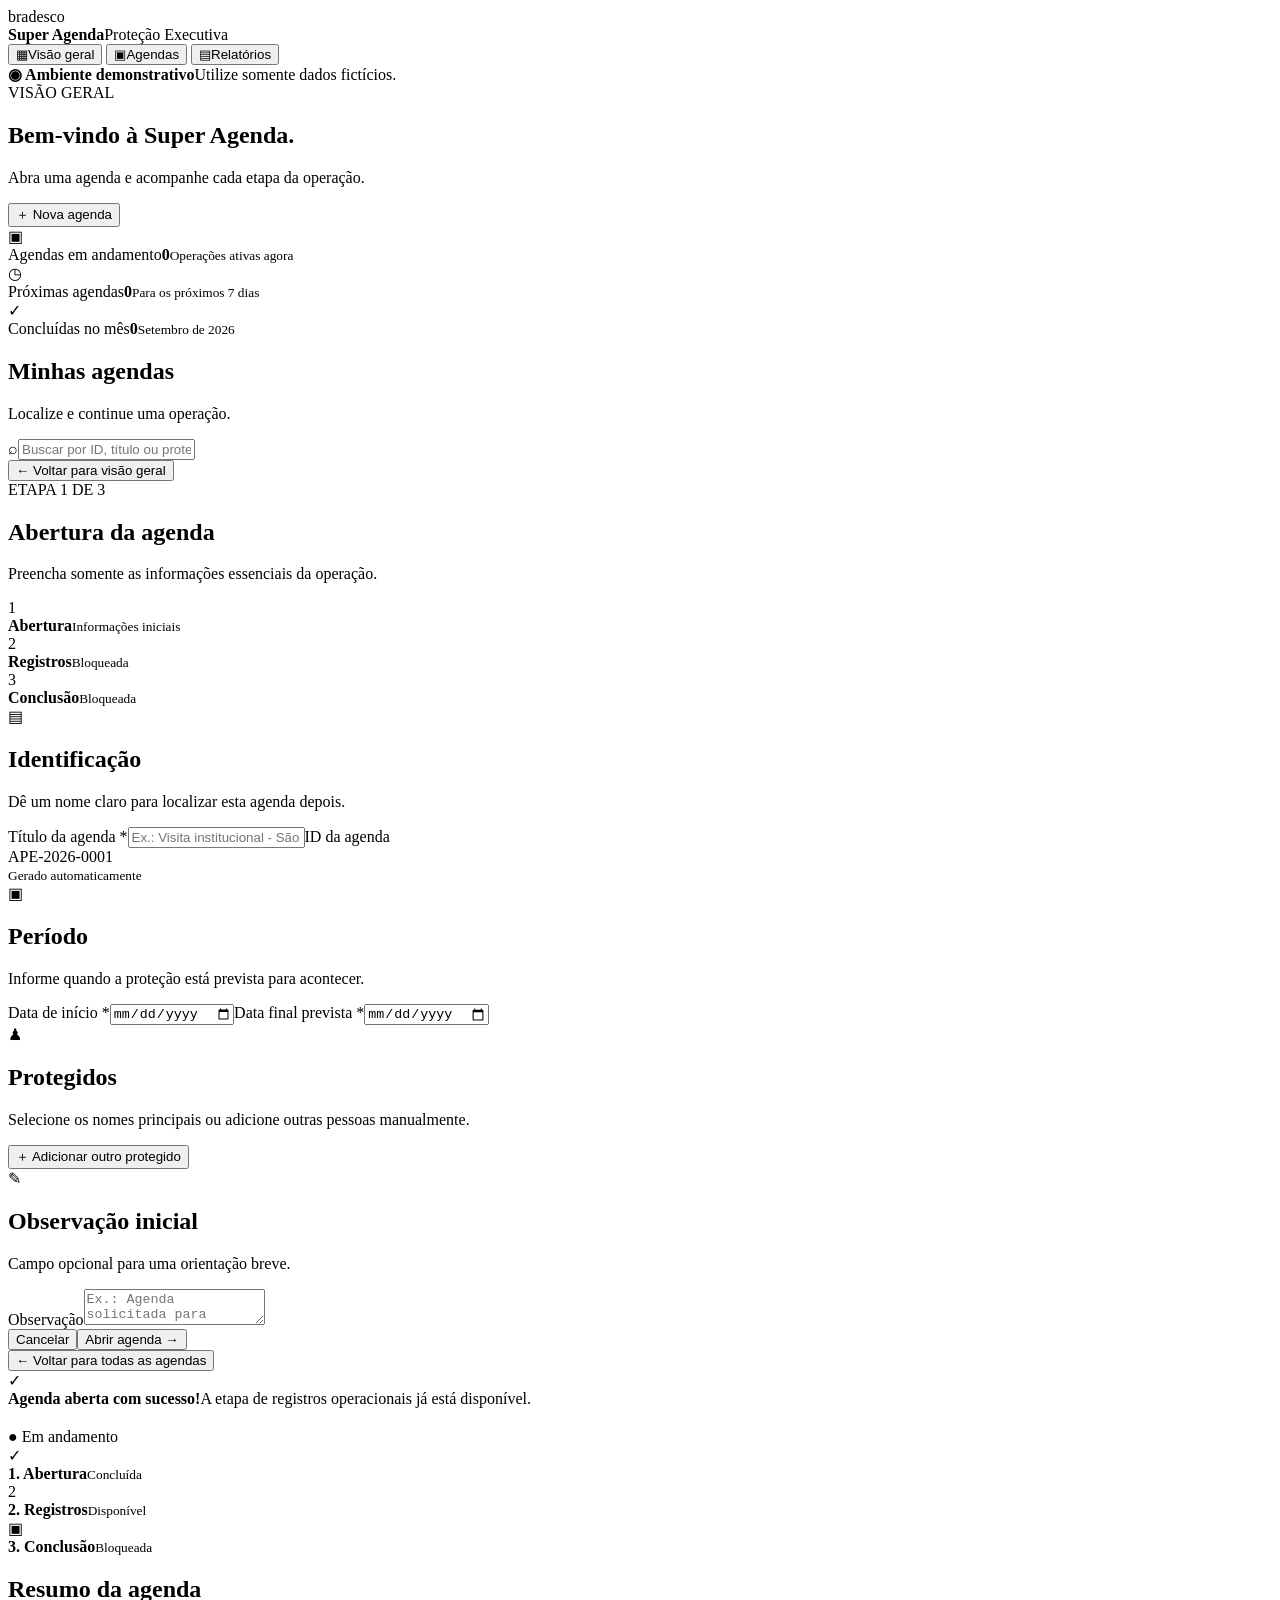
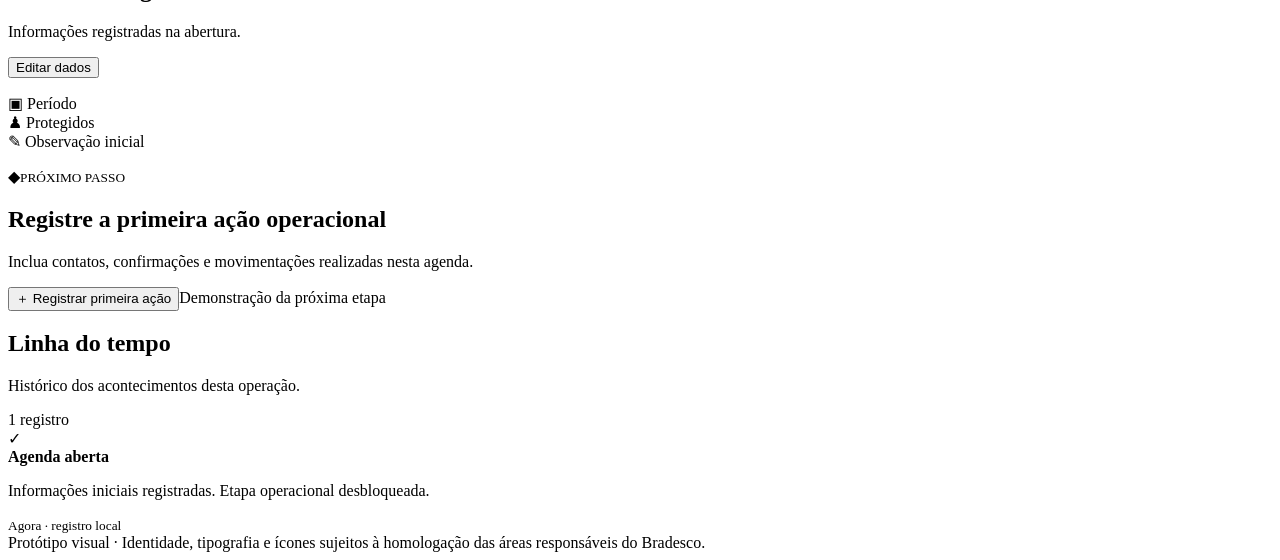
==== index.html @ 59e4d39f "Add files via upload" ====
<!doctype html>
<html lang="pt-BR">
<head>
  <meta charset="utf-8">
  <meta name="viewport" content="width=device-width, initial-scale=1">
  <meta name="color-scheme" content="light">
  <title>Super Agenda - Proteção Executiva</title>
  <link rel="stylesheet" href="css/estilos.css">
</head>
<body>
  <header class="topbar">
    <div class="brand"><div class="brand-name">bradesco</div><span class="brand-line"></span><div class="brand-product"><strong>Super Agenda</strong><span>Proteção Executiva</span></div></div>
  </header>
  <nav class="sidebar" aria-label="Navegação principal">
    <button class="nav-button active" data-go="home"><span class="nav-icon">▦</span><span>Visão geral</span></button>
    <button class="nav-button" data-go="form"><span class="nav-icon">▣</span><span>Agendas</span></button>
    <button class="nav-button" id="reports"><span class="nav-icon">▤</span><span>Relatórios</span></button>
    <div class="security-note"><strong>◉ Ambiente demonstrativo</strong>Utilize somente dados fictícios.</div>
  </nav>

  <main>
    <section id="home" class="screen active">
      <div class="heading"><div><span class="eyebrow">VISÃO GERAL</span><h1>Bem-vindo à Super Agenda.</h1><p>Abra uma agenda e acompanhe cada etapa da operação.</p></div><button class="btn btn-primary" data-go="form"><span>＋</span> Nova agenda</button></div>
      <div class="summary-grid">
        <article class="summary featured"><span class="summary-symbol">▣</span><div class="summary-data"><span>Agendas em andamento</span><strong id="active-count">0</strong><small>Operações ativas agora</small></div></article>
        <article class="summary neutral"><span class="summary-symbol">◷</span><div class="summary-data"><span>Próximas agendas</span><strong>0</strong><small>Para os próximos 7 dias</small></div></article>
        <article class="summary neutral"><span class="summary-symbol">✓</span><div class="summary-data"><span>Concluídas no mês</span><strong>0</strong><small>Setembro de 2026</small></div></article>
      </div>
      <div class="card">
        <div class="card-head"><div><h2>Minhas agendas</h2><p>Localize e continue uma operação.</p></div><label class="search" aria-label="Pesquisar agendas"><span>⌕</span><input id="search" placeholder="Buscar por ID, título ou protegido"></label></div>
        <div id="agenda-list"></div>
      </div>
    </section>

    <section id="form" class="screen form-wrap">
      <button class="back" data-go="home">← Voltar para visão geral</button>
      <div class="heading"><div><span class="eyebrow">ETAPA 1 DE 3</span><h1>Abertura da agenda</h1><p>Preencha somente as informações essenciais da operação.</p></div></div>
      <div class="steps"><div class="step current"><span class="step-circle">1</span><div class="step-copy"><strong>Abertura</strong><small>Informações iniciais</small></div></div><span class="step-line"></span><div class="step locked"><span class="step-circle">2</span><div class="step-copy"><strong>Registros</strong><small>Bloqueada</small></div></div><span class="step-line"></span><div class="step locked"><span class="step-circle">3</span><div class="step-copy"><strong>Conclusão</strong><small>Bloqueada</small></div></div></div>
      <form id="agenda-form" novalidate>
        <div class="card form-card"><div class="section-head"><span class="section-icon">▤</span><div><h2>Identificação</h2><p>Dê um nome claro para localizar esta agenda depois.</p></div></div><div class="form-grid id-grid"><label>Título da agenda *<input id="title" required placeholder="Ex.: Visita institucional - São Paulo"></label><label>ID da agenda<div class="readonly" id="generated-id">APE-2026-0001</div><small>Gerado automaticamente</small></label></div></div>
        <div class="card form-card"><div class="section-head"><span class="section-icon">▣</span><div><h2>Período</h2><p>Informe quando a proteção está prevista para acontecer.</p></div></div><div class="form-grid two"><label>Data de início *<input id="start" type="date" required></label><label>Data final prevista *<input id="end" type="date" required></label></div></div>
        <div class="card form-card"><div class="section-head"><span class="section-icon">♟</span><div><h2>Protegidos</h2><p>Selecione os nomes principais ou adicione outras pessoas manualmente.</p></div></div><div id="vip-list" class="vip-list"></div><button class="btn btn-outline add-vip" type="button" id="add-vip">＋ Adicionar outro protegido</button></div>
        <div class="card form-card"><div class="section-head"><span class="section-icon">✎</span><div><h2>Observação inicial</h2><p>Campo opcional para uma orientação breve.</p></div></div><label>Observação<textarea id="notes" maxlength="300" placeholder="Ex.: Agenda solicitada para acompanhamento de visita institucional."></textarea></label></div>
        <div id="error" class="error" role="alert"></div>
        <div class="form-actions"><button class="btn btn-quiet btn-large" type="button" data-go="home">Cancelar</button><button class="btn btn-primary btn-large" type="submit">Abrir agenda →</button></div>
      </form>
    </section>

    <section id="dashboard" class="screen">
      <button class="back" data-go="home">← Voltar para todas as agendas</button>
      <div class="success"><span class="success-symbol">✓</span><div class="success-copy"><strong>Agenda aberta com sucesso!</strong><span>A etapa de registros operacionais já está disponível.</span></div></div>
      <div class="dashboard-title"><div><span class="agenda-id" id="dash-id"></span><h1 id="dash-title"></h1><p id="dash-period"></p></div><span class="pill">● Em andamento</span></div>
      <div class="progress"><div class="progress-step done"><span class="progress-circle">✓</span><div class="progress-copy"><strong>1. Abertura</strong><small>Concluída</small></div></div><span class="connector active"></span><div class="progress-step current"><span class="progress-circle">2</span><div class="progress-copy"><strong>2. Registros</strong><small>Disponível</small></div></div><span class="connector"></span><div class="progress-step"><span class="progress-circle">▣</span><div class="progress-copy"><strong>3. Conclusão</strong><small>Bloqueada</small></div></div></div>
      <div class="dashboard-grid">
        <div class="card"><div class="card-head"><div><h2>Resumo da agenda</h2><p>Informações registradas na abertura.</p></div><button class="btn btn-outline" id="edit">Editar dados</button></div><dl class="details"><div class="detail"><dt>▣ Período</dt><dd id="detail-period"></dd></div><div class="detail"><dt>♟ Protegidos</dt><dd id="detail-vips"></dd></div><div class="detail" id="notes-row"><dt>✎ Observação inicial</dt><dd id="detail-notes"></dd></div></dl></div>
        <aside class="card next-card"><span class="next-symbol">◆</span><small>PRÓXIMO PASSO</small><h2>Registre a primeira ação operacional</h2><p>Inclua contatos, confirmações e movimentações realizadas nesta agenda.</p><button class="btn btn-primary full" id="next-step">＋ Registrar primeira ação</button><span class="prototype-hint">Demonstração da próxima etapa</span></aside>
      </div>
      <div class="card"><div class="card-head"><div><h2>Linha do tempo</h2><p>Histórico dos acontecimentos desta operação.</p></div><span class="pill">1 registro</span></div><div class="timeline-item"><span class="timeline-marker">✓</span><div class="timeline-copy"><strong>Agenda aberta</strong><p>Informações iniciais registradas. Etapa operacional desbloqueada.</p><small>Agora · registro local</small></div></div></div>
    </section>
  </main>
  <footer>Protótipo visual · Identidade, tipografia e ícones sujeitos à homologação das áreas responsáveis do Bradesco.</footer>
  <div id="toast" class="toast" role="status"></div>

  <script src="js/aplicativo.js"></script>
</body>
</html>
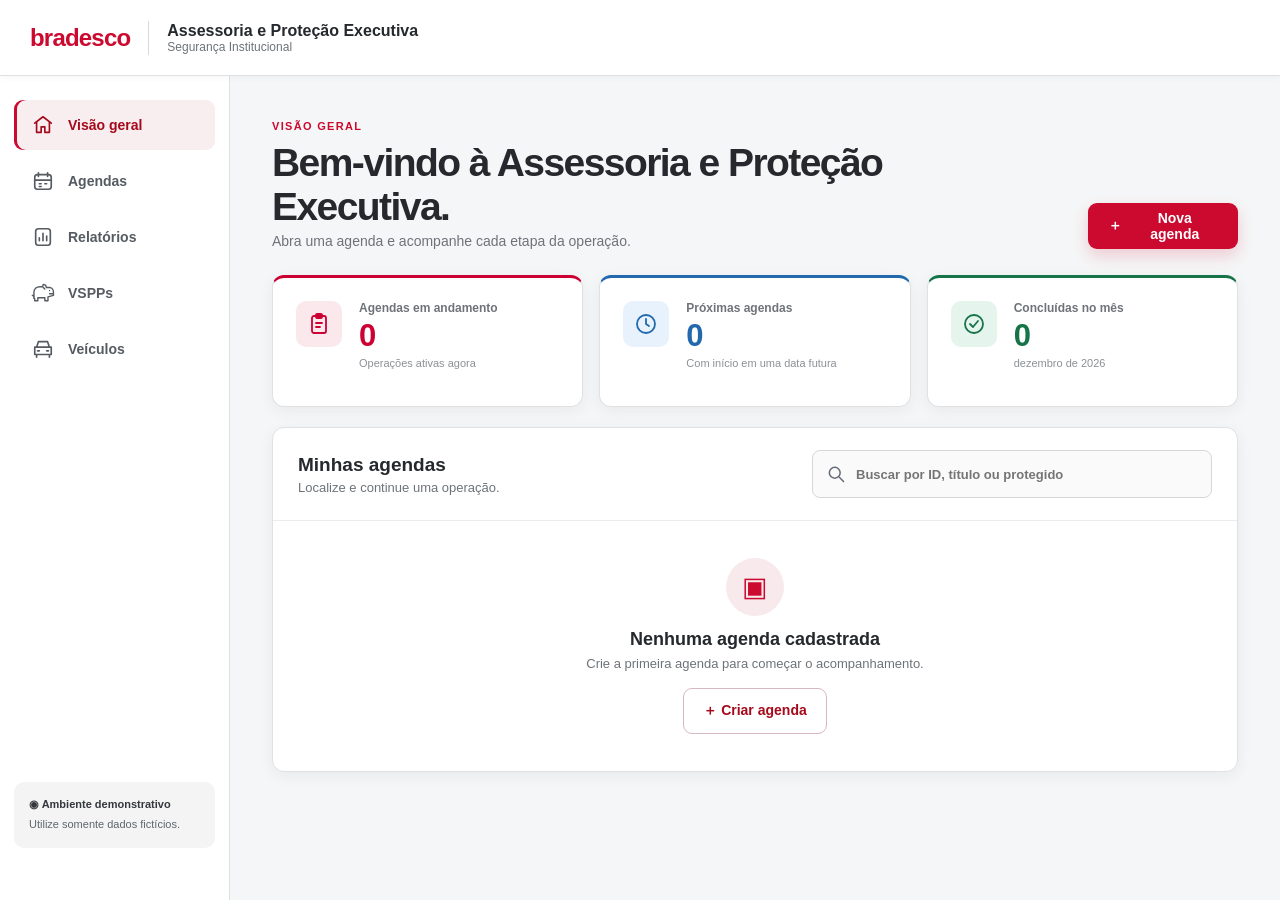
==== commit 3d5beb15: "Add files via upload" ====
--- a/index.html
+++ b/index.html
@@ -1,66 +1,811 @@
 <!doctype html>
 <html lang="pt-BR">
-<head>
-  <meta charset="utf-8">
-  <meta name="viewport" content="width=device-width, initial-scale=1">
-  <meta name="color-scheme" content="light">
-  <title>Super Agenda - Proteção Executiva</title>
-  <link rel="stylesheet" href="css/estilos.css">
-</head>
-<body>
-  <header class="topbar">
-    <div class="brand"><div class="brand-name">bradesco</div><span class="brand-line"></span><div class="brand-product"><strong>Super Agenda</strong><span>Proteção Executiva</span></div></div>
-  </header>
-  <nav class="sidebar" aria-label="Navegação principal">
-    <button class="nav-button active" data-go="home"><span class="nav-icon">▦</span><span>Visão geral</span></button>
-    <button class="nav-button" data-go="form"><span class="nav-icon">▣</span><span>Agendas</span></button>
-    <button class="nav-button" id="reports"><span class="nav-icon">▤</span><span>Relatórios</span></button>
-    <div class="security-note"><strong>◉ Ambiente demonstrativo</strong>Utilize somente dados fictícios.</div>
-  </nav>
+  <head>
+    <meta charset="utf-8" />
+    <meta name="viewport" content="width=device-width, initial-scale=1" />
+    <meta name="color-scheme" content="light" />
+    <title>Assessoria e Proteção Executiva - Segurança Institucional</title>
+    <link rel="stylesheet" href="css/estilos.css" />
+  </head>
+  <body>
+    <header class="topbar">
+      <div class="brand">
+        <div class="brand-name">bradesco</div>
+        <span class="brand-line"></span>
+        <div class="brand-product">
+          <strong>Assessoria e Proteção Executiva</strong><span>Segurança Institucional</span>
+        </div>
+      </div>
+    </header>
+    <nav class="sidebar" aria-label="Navegação principal">
+      <button class="nav-button active" data-go="home">
+        <span class="nav-icon"><svg viewBox="0 0 24 24" width="22" height="22" fill="none" stroke="currentColor" stroke-width="1.8" stroke-linecap="round" stroke-linejoin="round" aria-hidden="true" focusable="false"><path d="m3 10 9-7 9 7"/><path d="M5 9v11h5v-6h4v6h5V9"/></svg></span><span>Visão geral</span>
+      </button>
+      <button class="nav-button" data-go="form">
+        <span class="nav-icon"><svg viewBox="0 0 24 24" width="22" height="22" fill="none" stroke="currentColor" stroke-width="1.8" stroke-linecap="round" stroke-linejoin="round" aria-hidden="true" focusable="false"><rect x="3" y="5" width="18" height="16" rx="3"/><path d="M7 3v4m10-4v4M3 11h18m-13 4h2m4 0h2m-8 3h2"/></svg></span><span>Agendas</span>
+      </button>
+      <button class="nav-button" id="reports" data-report-nav>
+        <span class="nav-icon"><svg viewBox="0 0 24 24" width="22" height="22" fill="none" stroke="currentColor" stroke-width="1.8" stroke-linecap="round" stroke-linejoin="round" aria-hidden="true" focusable="false"><rect x="4" y="3" width="16" height="18" rx="3"/><path d="M8 16v-3m4 3V8m4 8v-5"/></svg></span><span>Relatórios</span>
+      </button>
+      <button class="nav-button" data-go="vspp-screen">
+        <span class="nav-icon"><svg viewBox="0 0 32 32" width="26" height="26" fill="none" stroke="currentColor" stroke-width="1.8" stroke-linecap="round" stroke-linejoin="round" aria-hidden="true"><path d="M5 23v-8c0-4 3-7 8-7h3l1-3 3 1 1 3h4c3 0 5 3 5 6v4l-7 2v5h-4v-4H10v4H6v-3Z"/><path d="M25 13h.1M29 17h-4M17 9l2 2M3 19l2 1"/></svg></span><span>VSPPs</span>
+      </button>
+      <button class="nav-button" data-go="vehicles-screen">
+        <span class="nav-icon"><svg viewBox="0 0 24 24" width="22" height="22" fill="none" stroke="currentColor" stroke-width="1.8" stroke-linecap="round" stroke-linejoin="round" aria-hidden="true"><path d="m5 10 2-6h10l2 6M3 10h18v8H3zM5 18v3m14-3v3M6 14h2m8 0h2"/></svg></span><span>Veículos</span>
+      </button>
+      <div class="security-note">
+        <strong>◉ Ambiente demonstrativo</strong>Utilize somente dados
+        fictícios.
+      </div>
+    </nav>
 
-  <main>
-    <section id="home" class="screen active">
-      <div class="heading"><div><span class="eyebrow">VISÃO GERAL</span><h1>Bem-vindo à Super Agenda.</h1><p>Abra uma agenda e acompanhe cada etapa da operação.</p></div><button class="btn btn-primary" data-go="form"><span>＋</span> Nova agenda</button></div>
-      <div class="summary-grid">
-        <article class="summary featured"><span class="summary-symbol">▣</span><div class="summary-data"><span>Agendas em andamento</span><strong id="active-count">0</strong><small>Operações ativas agora</small></div></article>
-        <article class="summary neutral"><span class="summary-symbol">◷</span><div class="summary-data"><span>Próximas agendas</span><strong>0</strong><small>Para os próximos 7 dias</small></div></article>
-        <article class="summary neutral"><span class="summary-symbol">✓</span><div class="summary-data"><span>Concluídas no mês</span><strong>0</strong><small>Setembro de 2026</small></div></article>
-      </div>
-      <div class="card">
-        <div class="card-head"><div><h2>Minhas agendas</h2><p>Localize e continue uma operação.</p></div><label class="search" aria-label="Pesquisar agendas"><span>⌕</span><input id="search" placeholder="Buscar por ID, título ou protegido"></label></div>
-        <div id="agenda-list"></div>
-      </div>
-    </section>
+    <main>
+      <section id="home" class="screen active">
+        <div class="heading">
+          <div>
+            <span class="eyebrow">VISÃO GERAL</span>
+            <h1>Bem-vindo à Assessoria e Proteção Executiva.</h1>
+            <p>Abra uma agenda e acompanhe cada etapa da operação.</p>
+          </div>
+          <button class="btn btn-primary" data-go="form">
+            <span>＋</span> Nova agenda
+          </button>
+        </div>
+        <div class="summary-grid">
+          <article class="summary summary-active">
+            <span class="summary-symbol" aria-hidden="true"><svg width="24" height="24" viewBox="0 0 24 24" fill="none" stroke="currentColor" stroke-width="1.8" stroke-linecap="round" stroke-linejoin="round"><rect x="5" y="4" width="14" height="17" rx="2"/><rect x="9" y="2" width="6" height="4" rx="1"/><path d="M9 11h6M9 15h4"/></svg></span>
+            <div class="summary-data">
+              <span>Agendas em andamento</span
+              ><strong id="active-count">0</strong
+              ><small>Operações ativas agora</small>
+            </div>
+          </article>
+          <article class="summary summary-upcoming">
+            <span class="summary-symbol" aria-hidden="true"><svg width="24" height="24" viewBox="0 0 24 24" fill="none" stroke="currentColor" stroke-width="1.8" stroke-linecap="round" stroke-linejoin="round"><circle cx="12" cy="12" r="9"/><path d="M12 7v5l3 2"/></svg></span>
+            <div class="summary-data">
+              <span>Próximas agendas</span><strong id="upcoming-count">0</strong
+              ><small>Com início em uma data futura</small>
+            </div>
+          </article>
+          <article class="summary summary-completed">
+            <span class="summary-symbol" aria-hidden="true"><svg width="24" height="24" viewBox="0 0 24 24" fill="none" stroke="currentColor" stroke-width="1.8" stroke-linecap="round" stroke-linejoin="round"><circle cx="12" cy="12" r="9"/><path d="m8 12 3 3 5-6"/></svg></span>
+            <div class="summary-data">
+              <span>Concluídas no mês</span
+              ><strong id="completed-count">0</strong
+              ><small id="completed-month"></small>
+            </div>
+          </article>
+        </div>
+        <div class="card">
+          <div class="card-head">
+            <div>
+              <h2>Minhas agendas</h2>
+              <p>Localize e continue uma operação.</p>
+            </div>
+            <label class="search" aria-label="Pesquisar agendas"
+              ><svg viewBox="0 0 24 24" width="22" height="22" fill="none" stroke="currentColor" stroke-width="1.8" stroke-linecap="round" stroke-linejoin="round" aria-hidden="true" focusable="false"><circle cx="10.5" cy="10.5" r="6.5"/><path d="m16 16 5 5"/></svg><input
+                id="search"
+                placeholder="Buscar por ID, título ou protegido"
+            /></label>
+          </div>
+          <div id="agenda-list"></div>
+        </div>
+      </section>
 
-    <section id="form" class="screen form-wrap">
-      <button class="back" data-go="home">← Voltar para visão geral</button>
-      <div class="heading"><div><span class="eyebrow">ETAPA 1 DE 3</span><h1>Abertura da agenda</h1><p>Preencha somente as informações essenciais da operação.</p></div></div>
-      <div class="steps"><div class="step current"><span class="step-circle">1</span><div class="step-copy"><strong>Abertura</strong><small>Informações iniciais</small></div></div><span class="step-line"></span><div class="step locked"><span class="step-circle">2</span><div class="step-copy"><strong>Registros</strong><small>Bloqueada</small></div></div><span class="step-line"></span><div class="step locked"><span class="step-circle">3</span><div class="step-copy"><strong>Conclusão</strong><small>Bloqueada</small></div></div></div>
-      <form id="agenda-form" novalidate>
-        <div class="card form-card"><div class="section-head"><span class="section-icon">▤</span><div><h2>Identificação</h2><p>Dê um nome claro para localizar esta agenda depois.</p></div></div><div class="form-grid id-grid"><label>Título da agenda *<input id="title" required placeholder="Ex.: Visita institucional - São Paulo"></label><label>ID da agenda<div class="readonly" id="generated-id">APE-2026-0001</div><small>Gerado automaticamente</small></label></div></div>
-        <div class="card form-card"><div class="section-head"><span class="section-icon">▣</span><div><h2>Período</h2><p>Informe quando a proteção está prevista para acontecer.</p></div></div><div class="form-grid two"><label>Data de início *<input id="start" type="date" required></label><label>Data final prevista *<input id="end" type="date" required></label></div></div>
-        <div class="card form-card"><div class="section-head"><span class="section-icon">♟</span><div><h2>Protegidos</h2><p>Selecione os nomes principais ou adicione outras pessoas manualmente.</p></div></div><div id="vip-list" class="vip-list"></div><button class="btn btn-outline add-vip" type="button" id="add-vip">＋ Adicionar outro protegido</button></div>
-        <div class="card form-card"><div class="section-head"><span class="section-icon">✎</span><div><h2>Observação inicial</h2><p>Campo opcional para uma orientação breve.</p></div></div><label>Observação<textarea id="notes" maxlength="300" placeholder="Ex.: Agenda solicitada para acompanhamento de visita institucional."></textarea></label></div>
-        <div id="error" class="error" role="alert"></div>
-        <div class="form-actions"><button class="btn btn-quiet btn-large" type="button" data-go="home">Cancelar</button><button class="btn btn-primary btn-large" type="submit">Abrir agenda →</button></div>
+      <section id="form" class="screen form-wrap">
+        <button class="back" data-go="home">← Voltar para visão geral</button>
+        <div class="heading">
+          <div>
+            <span class="eyebrow">ETAPA 1 DE 3</span>
+            <h1>Abertura da agenda</h1>
+            <p>Preencha somente as informações essenciais da operação.</p>
+          </div>
+        </div>
+        <div class="steps">
+          <div class="step current">
+            <span class="step-circle">1</span>
+            <div class="step-copy">
+              <strong>Abertura</strong><small>Informações iniciais</small>
+            </div>
+          </div>
+          <span class="step-line"></span>
+          <div class="step locked">
+            <span class="step-circle">2</span>
+            <div class="step-copy">
+              <strong>Registros</strong><small>Bloqueada</small>
+            </div>
+          </div>
+          <span class="step-line"></span>
+          <div class="step locked">
+            <span class="step-circle">3</span>
+            <div class="step-copy">
+              <strong>Conclusão</strong><small>Bloqueada</small>
+            </div>
+          </div>
+        </div>
+        <form id="agenda-form" novalidate>
+          <div class="card form-card">
+            <div class="section-head">
+              <span class="section-icon" aria-hidden="true">
+                <svg viewBox="0 0 24 24" width="22" height="22" fill="none" stroke="currentColor" stroke-width="1.8" stroke-linecap="round" stroke-linejoin="round" focusable="false"><rect x="4" y="3" width="16" height="18" rx="3"/><path d="M8 8h8M8 12h8M8 16h5"/></svg>
+              </span>
+              <div>
+                <h2>Identificação</h2>
+                <p>Dê um nome claro para localizar esta agenda depois.</p>
+              </div>
+            </div>
+            <div class="form-grid id-grid">
+              <label
+                >Título da agenda *<input
+                  id="title"
+                  required
+                  placeholder="Ex.: Visita institucional - São Paulo" /></label
+              ><label
+                >ID da agenda
+                <div class="readonly" id="generated-id">APE-2026-0001</div>
+                <small>Gerado automaticamente</small></label
+              >
+            </div>
+          </div>
+          <div class="card form-card">
+            <div class="section-head">
+              <span class="section-icon" aria-hidden="true">
+                <svg viewBox="0 0 24 24" width="22" height="22" fill="none" stroke="currentColor" stroke-width="1.8" stroke-linecap="round" stroke-linejoin="round" focusable="false"><rect x="3" y="5" width="18" height="16" rx="3"/><path d="M16 3v4M8 3v4M3 11h18M8 15h2M14 15h2"/></svg>
+              </span>
+              <div>
+                <h2>Período</h2>
+                <p>
+                  Quando a preparação começou e quando a atividade acontecerá.
+                </p>
+              </div>
+            </div>
+            <div class="form-grid two">
+              <label
+                >Data e hora de início *<input
+                  id="received-date"
+                  type="datetime-local"
+                  required
+                /><small
+                  >Data e hora em que você recebeu a demanda e iniciou a
+                  preparação.</small
+                ></label
+              ><label
+                >Data e hora da execução *<input
+                  id="start"
+                  type="datetime-local"
+                  required
+                /><small>Data e hora em que a atividade será realizada.</small></label
+              >
+            </div>
+          </div>
+          <div class="card form-card">
+            <div class="section-head">
+              <span class="section-icon" aria-hidden="true">
+                <svg viewBox="0 0 24 24" width="22" height="22" fill="none" stroke="currentColor" stroke-width="1.8" stroke-linecap="round" stroke-linejoin="round" focusable="false"><circle cx="9" cy="8" r="3"/><path d="M3 21v-2a6 6 0 0 1 12 0v2M16 5a3 3 0 0 1 0 6M21 21v-2a6 6 0 0 0-4-5.65"/></svg>
+              </span>
+              <div>
+                <h2>Protegidos</h2>
+                <p>
+                  Selecione os nomes principais ou adicione outras pessoas
+                  manualmente.
+                </p>
+              </div>
+            </div>
+            <div id="vip-list" class="vip-list"></div>
+            <button class="btn btn-outline add-vip" type="button" id="add-vip">
+              ＋ Adicionar outro protegido
+            </button>
+          </div>
+          <div class="card form-card">
+            <div class="section-head">
+              <span class="section-icon" aria-hidden="true">
+                <svg viewBox="0 0 24 24" width="22" height="22" fill="none" stroke="currentColor" stroke-width="1.8" stroke-linecap="round" stroke-linejoin="round" focusable="false"><path d="M12 4H6a3 3 0 0 0-3 3v11a3 3 0 0 0 3 3h11a3 3 0 0 0 3-3v-6M16 3a2.12 2.12 0 0 1 3 3l-9 9-4 1 1-4Z M14 5l3 3"/></svg>
+              </span>
+              <div>
+                <h2>Observação inicial</h2>
+                <p>Campo opcional para uma orientação breve.</p>
+              </div>
+            </div>
+            <label
+              >Observação<textarea
+                id="notes"
+                maxlength="300"
+                placeholder="Ex.: Agenda solicitada para acompanhamento de visita institucional."
+              ></textarea>
+            </label>
+          </div>
+          <div id="error" class="error" role="alert"></div>
+          <div class="form-actions">
+            <button
+              class="btn btn-quiet btn-large"
+              type="button"
+              data-go="home"
+            >
+              Cancelar</button
+            ><button class="btn btn-primary btn-large" type="submit">
+              Abrir agenda →
+            </button>
+          </div>
+        </form>
+      </section>
+
+      <section id="dashboard" class="screen">
+        <button class="back" data-go="home">
+          ← Voltar para todas as agendas
+        </button>
+        <div class="dashboard-title">
+          <div>
+            <span class="agenda-id" id="dash-id"></span>
+            <h1 id="dash-title"></h1>
+            <p class="dashboard-period"><svg viewBox="0 0 24 24" width="18" height="18" fill="none" stroke="currentColor" stroke-width="1.8" stroke-linecap="round" stroke-linejoin="round" aria-hidden="true" focusable="false"><rect x="3" y="5" width="18" height="16" rx="3"/><path d="M16 3v4M8 3v4M3 11h18M8 15h2M14 15h2"/></svg><span id="dash-period"></span></p>
+          </div>
+          <span class="pill" id="dash-status">Em andamento</span>
+        </div>
+        <div class="progress" id="agenda-progress">
+          <div class="progress-step done">
+            <span class="progress-circle">✓</span>
+            <div class="progress-copy">
+              <strong>1. Abertura</strong><small>Concluída</small>
+            </div>
+          </div>
+          <span class="connector active"></span>
+          <div class="progress-step current">
+            <span class="progress-circle">2</span>
+            <div class="progress-copy">
+              <strong>2. Registros</strong><small>Disponível</small>
+            </div>
+          </div>
+          <span class="connector"></span>
+          <div class="progress-step">
+            <span class="progress-circle">▣</span>
+            <div class="progress-copy">
+              <strong>3. Conclusão</strong><small>Bloqueada</small>
+            </div>
+          </div>
+        </div>
+        <div id="lead-summary" class="notice" role="status"></div>
+        <div class="dashboard-grid">
+          <div class="card agenda-summary-card">
+            <div class="card-head">
+              <div>
+                <h2>Resumo da agenda</h2>
+                <p>Informações registradas na abertura.</p>
+              </div>
+              <button class="btn btn-outline" id="edit">Editar dados</button>
+            </div>
+            <dl class="details">
+              <div class="detail">
+                <dt><svg viewBox="0 0 24 24" width="22" height="22" fill="none" stroke="currentColor" stroke-width="1.8" stroke-linecap="round" stroke-linejoin="round" aria-hidden="true" focusable="false"><rect x="3" y="5" width="18" height="16" rx="3"/><path d="M16 3v4M8 3v4M3 11h18M8 15h2M14 15h2"/></svg><span>Período</span></dt>
+                <dd id="detail-period"></dd>
+              </div>
+              <div class="detail">
+                <dt><svg viewBox="0 0 24 24" width="22" height="22" fill="none" stroke="currentColor" stroke-width="1.8" stroke-linecap="round" stroke-linejoin="round" aria-hidden="true" focusable="false"><circle cx="9" cy="8" r="3"/><path d="M3 21v-2a6 6 0 0 1 12 0v2M16 5a3 3 0 0 1 0 6M21 21v-2a6 6 0 0 0-4-5.65"/></svg><span>Protegidos</span></dt>
+                <dd id="detail-vips"></dd>
+              </div>
+              <div class="detail" id="notes-row">
+                <dt><svg viewBox="0 0 24 24" width="22" height="22" fill="none" stroke="currentColor" stroke-width="1.8" stroke-linecap="round" stroke-linejoin="round" aria-hidden="true" focusable="false"><path d="M12 4H6a3 3 0 0 0-3 3v11a3 3 0 0 0 3 3h11a3 3 0 0 0 3-3v-6M16 3a2.12 2.12 0 0 1 3 3l-9 9-4 1 1-4Z M14 5l3 3"/></svg><span>Observação inicial</span></dt>
+                <dd id="detail-notes"></dd>
+              </div>
+            </dl>
+          </div>
+          <aside class="card next-card">
+            <span class="next-symbol"><svg viewBox="0 0 24 24" width="22" height="22" fill="none" stroke="currentColor" stroke-width="1.8" stroke-linecap="round" stroke-linejoin="round" aria-hidden="true" focusable="false"><path d="M4 12h16M13 5l7 7-7 7"/></svg></span><small>PRÓXIMO PASSO</small>
+            <h2>Organize a operação</h2>
+            <p>
+              Preencha o local, a empresa de segurança, o VSPP e o transporte.
+            </p>
+            <button class="btn btn-primary full" id="next-step">
+              Preencher registros operacionais</button
+            ><button class="btn btn-outline full" id="open-conclusion" disabled>
+              Conclusão bloqueada</button
+            ><span class="prototype-hint" id="conclusion-help"
+              >Salve os dados operacionais para liberar a conclusão.</span
+            >
+          </aside>
+        </div>
+        <div class="card form-card">
+          <h2>Valores da operação</h2>
+          <div id="cost-summary"></div>
+        </div>
+        <div class="card form-card">
+          <h2>Dados operacionais</h2>
+          <div id="operation-summary"></div>
+        </div>
+        <div class="card form-card">
+          <h2>Contatos importantes</h2>
+          <div id="contacts-summary"></div>
+        </div>
+        <div class="card form-card">
+          <h2>Fotos e anexos</h2>
+          <div id="gallery-summary" class="attachment-grid"></div>
+        </div>
+        <div class="card">
+          <div class="card-head">
+            <div>
+              <h2>Linha do tempo</h2>
+              <p>
+                Salvamentos e alterações desta agenda, do mais recente ao mais
+                antigo.
+              </p>
+            </div>
+            <span class="pill" id="history-count">0 registros</span>
+          </div>
+          <div id="history-list"></div>
+        </div>
+      </section>
+      <section id="operations" class="screen">
+        <button type="button" class="back" id="operation-back">
+          ← Voltar ao resumo da agenda
+        </button>
+        <div class="heading">
+          <div>
+            <span class="eyebrow">ETAPA 2 DE 3</span>
+            <h1>Registros operacionais</h1>
+            <p id="operation-agenda"></p>
+            <p>Preencha aos poucos e salve um rascunho quando precisar.</p>
+          </div>
+        </div>
+        <form id="operation-form" novalidate>
+          <div class="card form-card">
+            <div class="section-head">
+              <span class="section-icon" aria-hidden="true"><svg viewBox="0 0 24 24" width="22" height="22" fill="none" stroke="currentColor" stroke-width="1.8" stroke-linecap="round" stroke-linejoin="round" focusable="false"><path d="M20 10c0 6-8 12-8 12S4 16 4 10a8 8 0 1 1 16 0Z"/><circle cx="12" cy="10" r="2.5"/></svg></span>
+              <div>
+                <h2>Localização do evento</h2>
+                <p>Informe o endereço e indique o acesso correto.</p>
+              </div>
+            </div>
+            <div class="location-layout">
+              <div class="form-grid two">
+                <label
+                  >Nome do local / evento<input
+                    name="venue"
+                    type="text" /></label
+                ><label
+                  >CEP<input
+                    name="cep"
+                    type="text"
+                    inputmode="numeric"
+                    maxlength="9"
+                    placeholder="00000-000" /></label
+                ><label
+                  >Rua / Avenida *<input name="street" type="text" /></label
+                ><label
+                  >Número *<input
+                    name="number"
+                    type="text"
+                    placeholder="Ex.: 100 ou S/N" /></label
+                ><label
+                  >Complemento<input name="complement" type="text" /></label
+                ><label>Bairro *<input name="district" type="text" /></label
+                ><label
+                  >Cidade / Município *<input name="city" type="text" /></label
+                ><label
+                  >UF *<select name="state">
+                    <option value="">Selecione</option>
+                    <option value="AC">AC</option>
+                    <option value="AL">AL</option>
+                    <option value="AP">AP</option>
+                    <option value="AM">AM</option>
+                    <option value="BA">BA</option>
+                    <option value="CE">CE</option>
+                    <option value="DF">DF</option>
+                    <option value="ES">ES</option>
+                    <option value="GO">GO</option>
+                    <option value="MA">MA</option>
+                    <option value="MT">MT</option>
+                    <option value="MS">MS</option>
+                    <option value="MG">MG</option>
+                    <option value="PA">PA</option>
+                    <option value="PB">PB</option>
+                    <option value="PR">PR</option>
+                    <option value="PE">PE</option>
+                    <option value="PI">PI</option>
+                    <option value="RJ">RJ</option>
+                    <option value="RN">RN</option>
+                    <option value="RS">RS</option>
+                    <option value="RO">RO</option>
+                    <option value="RR">RR</option>
+                    <option value="SC">SC</option>
+                    <option value="SP">SP</option>
+                    <option value="SE">SE</option>
+                    <option value="TO">TO</option>
+                  </select></label
+                ><label
+                  >Ponto de referência / acesso<input
+                    name="reference"
+                    type="text"
+                /></label>
+              </div>
+              <aside class="map-panel">
+                <h3>Consultar localização</h3>
+                <p id="address-preview">Preencha o endereço.</p>
+                <a
+                  id="maps-link"
+                  class="btn btn-outline"
+                  target="_blank"
+                  rel="noopener noreferrer"
+                  hidden
+                  >Abrir no Google Maps ↗</a
+                >
+                <p>
+                  Requer internet. Ao clicar, somente o endereço é enviado ao
+                  Google. Confira o ponto e a entrada do evento.
+                </p>
+                <small
+                  >Mapa dentro desta tela: integração pendente de
+                  configuração.</small
+                >
+              </aside>
+            </div>
+          </div>
+          <div class="card form-card">
+            <div class="section-head">
+              <span class="section-icon" aria-hidden="true"><svg viewBox="0 0 24 24" width="22" height="22" fill="none" stroke="currentColor" stroke-width="1.8" stroke-linecap="round" stroke-linejoin="round" focusable="false"><circle cx="9" cy="8" r="3"/><path d="M3 21v-2a6 6 0 0 1 12 0v2M16 5a3 3 0 0 1 0 6M21 21v-2a6 6 0 0 0-4-5.65"/></svg></span>
+              <div>
+                <h2>Equipe de segurança</h2>
+                <p>
+                  Cadastre cada profissional contratado com seu nome, CPF e
+                  gênero.
+                </p>
+              </div>
+            </div>
+            <label
+              >Empresa de segurança contratada *<input
+                name="company"
+                type="text"
+            /></label>
+            <div id="staff-list"></div>
+            <button
+              type="button"
+              class="btn btn-outline add-vip"
+              id="add-staff"
+            >
+              ＋ Adicionar VSPP
+            </button>
+          </div>
+          <div class="card form-card">
+            <div class="section-head">
+              <span class="section-icon" aria-hidden="true"><svg viewBox="0 0 24 24" width="22" height="22" fill="none" stroke="currentColor" stroke-width="1.8" stroke-linecap="round" stroke-linejoin="round" focusable="false"><circle cx="6" cy="5" r="2"/><circle cx="18" cy="19" r="2"/><path d="M8 5h7a4 4 0 0 1 0 8H9a3 3 0 0 0 0 6h7"/></svg></span>
+              <div>
+                <h2>Transporte por trechos</h2>
+                <p>
+                  Adicione um trecho para cada veículo ou voo, na ordem da
+                  viagem. Exemplo: carro → avião → carro.
+                </p>
+              </div>
+            </div>
+            <p id="transport-mode" class="pill" aria-live="polite"></p>
+            <p class="transport-hint">
+              Ao combinar tipos diferentes, o transporte será identificado como
+              Híbrido. Datas e horários locais do computador.
+            </p>
+            <div id="leg-list"></div>
+            <button type="button" class="btn btn-outline add-vip" id="add-leg">
+              ＋ Adicionar trecho / veículo
+            </button>
+          </div>
+          <div class="card form-card">
+            <div class="section-head">
+              <span class="section-icon" aria-hidden="true"><svg viewBox="0 0 24 24" width="22" height="22" fill="none" stroke="currentColor" stroke-width="1.8" stroke-linecap="round" stroke-linejoin="round" focusable="false"><path d="M22 16.9v3a2 2 0 0 1-2.2 2A19.8 19.8 0 0 1 3.1 5.2 2 2 0 0 1 5.1 3h3a2 2 0 0 1 2 1.7c.1 1 .4 1.9.7 2.8a2 2 0 0 1-.5 2.1L9 10.9a16 16 0 0 0 6 6l1.3-1.3a2 2 0 0 1 2.1-.5c.9.3 1.8.6 2.8.7a2 2 0 0 1 1.8 1.1Z"/></svg></span>
+              <div>
+                <h2>Contatos importantes</h2>
+                <p>
+                  Registre unidades médicas, unidades policiais e outros apoios
+                  para esta agenda.
+                </p>
+              </div>
+            </div>
+            <div class="contact-add-actions">
+              <button
+                type="button"
+                class="btn btn-outline"
+                data-add-contact="medical"
+              >
+                ＋ Unidade médica</button
+              ><button
+                type="button"
+                class="btn btn-outline"
+                data-add-contact="police"
+              >
+                ＋ Unidade policial / similar</button
+              ><button
+                type="button"
+                class="btn btn-outline"
+                data-add-contact="other"
+              >
+                ＋ Outro contato
+              </button>
+            </div>
+            <p id="contacts-empty" class="contact-hint">
+              Nenhum contato adicionado. Escolha uma categoria acima para
+              começar.
+            </p>
+            <div id="contact-list"></div>
+            <p class="contact-hint">
+              Adicione quantos contatos precisar. Campos sem * são opcionais;
+              use Salvar rascunho para continuar depois.
+            </p>
+          </div>
+          <div class="card form-card">
+            <div class="section-head">
+              <span class="section-icon" aria-hidden="true"><svg viewBox="0 0 24 24" width="22" height="22" fill="none" stroke="currentColor" stroke-width="1.8" stroke-linecap="round" stroke-linejoin="round" focusable="false"><rect x="3" y="3" width="18" height="18" rx="3"/><circle cx="8" cy="8" r="1.5"/><path d="m21 15-5-5L5 21"/></svg></span>
+              <div>
+                <h2>Fotos e anexos</h2>
+                <p>
+                  Adicione imagens de referência, documentos e arquivos de
+                  e-mail. Dê um título e uma observação a cada item.
+                </p>
+              </div>
+            </div>
+            <label class="attachment-picker"
+              >Adicionar fotos ou arquivos<input
+                id="attachment-files"
+                type="file"
+                multiple
+                accept=".jpg,.jpeg,.png,.webp,.gif,.mp4,.webm,.mov,.pdf,.eml,.msg,.doc,.docx,.xls,.xlsx,.txt"
+            /></label>
+            <p class="contact-hint">
+              Até 50 MB por arquivo e 200 MB por agenda, conforme o espaço disponível no navegador. Vídeos MP4, WebM e MOV (a reprodução depende do formato e do navegador). Fotos JPG, PNG, WebP e
+              GIF; PDF, Word, Excel, TXT e e-mails EML/MSG. E-mails são baixados
+              para abrir no programa compatível.
+            </p>
+            <p id="gallery-total" aria-live="polite"></p>
+            <p id="gallery-message" class="attachment-message" role="alert"></p>
+            <p id="gallery-empty">Nenhum anexo adicionado.</p>
+            <div id="gallery-editor" class="attachment-grid"></div>
+            <p class="contact-hint">
+              Salve os dados ou o rascunho para guardar os anexos. Eles ficam
+              neste navegador e computador; não são enviados à internet. Não
+              limpe os dados do navegador.
+            </p>
+          </div>
+          <div id="operation-error" class="error" role="alert"></div>
+          <div class="form-actions">
+            <button
+              type="button"
+              class="btn btn-outline btn-large"
+              id="save-draft"
+            >
+              Salvar rascunho</button
+            >
+            <button type="button" class="btn btn-outline" id="operation-report">Gerar relatório da operação</button>
+            <button type="submit" class="btn btn-primary btn-large">
+              Salvar dados operacionais
+            </button>
+          </div>
+        </form>
+      </section>
+      <section id="conclusion" class="screen form-wrap">
+        <button type="button" class="back" id="conclusion-back">
+          ← Voltar ao resumo da agenda
+        </button>
+        <div class="heading">
+          <div>
+            <span class="eyebrow">ETAPA 3 DE 3</span>
+            <h1>Conclusão da operação</h1>
+            <p id="conclusion-agenda"></p>
+            <p class="conclusion-guidance">
+              Preencha os custos da operação. O total será calculado automaticamente.
+              <span>Campos com * são obrigatórios. Se não houver custo, digite 0,00.</span>
+            </p>
+          </div>
+        </div>
+        <form id="conclusion-form" novalidate>
+          <div class="card form-card">
+            <div class="section-head">
+              <span class="section-icon" aria-hidden="true"><svg viewBox="0 0 24 24" width="22" height="22" fill="none" stroke="currentColor" stroke-width="1.8" stroke-linecap="round" stroke-linejoin="round" focusable="false"><rect x="2" y="5" width="20" height="14" rx="3"/><circle cx="12" cy="12" r="3"/><path d="M6 12h.01M18 12h.01"/></svg></span>
+              <div>
+                <h2>Custos da operação</h2>
+                <p>
+                  VSPP: valor de todos os profissionais juntos.
+                  <br />Transportes: valor de todos os trechos juntos.
+                </p>
+              </div>
+            </div>
+            <div class="form-grid two">
+              <label
+                >Valor total de VSPP (R$) *<input
+                  id="cost-staff"
+                  inputmode="decimal"
+                  placeholder="Ex.: 1.500,00"
+                  autocomplete="off" /></label
+              ><label
+                >Valor total de transportes (R$) *<input
+                  id="cost-transport"
+                  inputmode="decimal"
+                  placeholder="Ex.: 800,00"
+                  autocomplete="off"
+              /></label>
+            </div>
+          </div>
+          <div class="card form-card extra-costs-card">
+            <h2>Outras despesas</h2>
+            <p>
+              Opcional. Adicione uma linha para cada despesa, com título e
+              valor.
+            </p>
+            <div id="cost-extras"></div>
+            <button type="button" class="btn btn-outline" id="add-cost">
+              ＋ Adicionar despesa
+            </button>
+          </div>
+          <div class="card form-card">
+            <label
+              >Observações da conclusão<textarea
+                id="cost-notes"
+                placeholder="Informações adicionais sobre os valores ou encerramento."
+              ></textarea>
+            </label>
+          </div>
+          <div id="cost-error" class="error" role="alert"></div>
+          <div class="cost-total">
+            <div>
+              <span>Valor total da operação</span
+              ><output id="cost-total" aria-live="polite">R$ 0,00</output
+              ><small id="cost-total-help"
+                >VSPP + transportes + outras despesas. Calculado
+                automaticamente.</small
+              >
+            </div>
+          </div>
+          <div class="form-actions">
+            <button
+              type="button"
+              class="btn btn-outline btn-large"
+              id="cost-draft"
+            >
+              Salvar rascunho dos valores</button
+            ><button
+              type="submit"
+              class="btn btn-primary btn-large"
+              id="cost-finish"
+            >
+              ✓ Concluir operação
+            </button>
+          </div>
+        </form>
+      </section>
+      <section id="report-screen" class="screen">
+        <div class="heading">
+          <div>
+            <span class="eyebrow">RELATÓRIOS</span>
+            <h1>Visão das operações</h1>
+            <p>Consulte volume, custos e prazo de preparação das agendas.</p>
+          </div>
+        </div>
+        <form id="report-filters" class="card form-card">
+          <h2>Filtrar agendas</h2>
+          <p>
+            O período considera a data da execução. Deixe as datas vazias para
+            consultar todo o histórico.
+          </p>
+          <div class="report-filters">
+            <label
+              >Execução a partir de<input type="date" id="report-from" /></label
+            ><label>Execução até<input type="date" id="report-to" /></label
+            ><label
+              >Protegido<select id="report-person">
+                <option value="">Todos os protegidos</option>
+              </select></label
+            ><label
+              >Situação<select id="report-status">
+                <option value="">Todas as situações</option>
+                <option value="active">Em andamento</option>
+                <option value="upcoming">Próxima</option>
+                <option value="past">Período encerrado</option>
+                <option value="completed">Concluída</option>
+              </select></label
+            >
+          </div>
+          <div class="form-actions">
+            <button type="button" class="btn btn-outline" id="report-clear">
+              Limpar filtros</button
+            ><button type="submit" class="btn btn-primary">
+              Aplicar filtros
+            </button>
+          </div>
+          <p id="report-error" role="alert"></p>
+        </form>
+        <p id="report-scope" aria-live="polite"></p>
+        <div id="report-kpis" class="report-kpis"></div>
+        <p id="report-finance-note" class="contact-hint"></p>
+        <div class="dashboard-grid">
+          <div class="card form-card">
+            <h2>Custos por categoria</h2>
+            <p>Valores finais das operações concluídas.</p>
+            <div id="report-costs"></div>
+          </div>
+          <div class="card form-card">
+            <h2>Prazo de preparação</h2>
+            <p>
+              Mínimo de 48 horas entre o início da preparação e a execução.
+            </p>
+            <div id="report-lead"></div>
+          </div>
+        </div>
+        <div class="card form-card">
+          <h2>Agendas do período</h2>
+          <p>Clique em “Ver agenda” para consultar o registro completo.</p>
+          <div class="report-table-wrap">
+            <table class="report-table">
+              <thead>
+                <tr>
+                  <th>ID / Título</th>
+                  <th>Execução</th>
+                  <th>Protegidos</th>
+                  <th>Situação</th>
+                  <th>Preparação</th>
+                  <th>Valor total</th>
+                  <th>Ação</th>
+                </tr>
+              </thead>
+              <tbody id="report-rows"></tbody>
+            </table>
+          </div>
+          <p id="report-empty" hidden>
+            Nenhuma agenda encontrada. Ajuste os filtros para ampliar a
+            consulta.
+          </p>
+        </div>
+      </section>
+      <section id="vspp-screen" class="screen">
+        <div class="heading"><div><span class="eyebrow">CADASTROS</span><h1>Cadastro de VSPPs</h1><p>Consulte os profissionais e mantenha suas fichas atualizadas.</p></div><button type="button" class="btn btn-primary" id="vspp-new">＋ Novo VSPP</button></div>
+        <div class="card form-card">
+          <div class="form-grid two"><label>Buscar profissional<input id="vspp-search" type="search" placeholder="Nome, RE ou empresa" /></label><label>Situação<select id="vspp-filter"><option value="active">Ativos</option><option value="inactive">Inativos</option><option value="all">Todos</option></select></label></div>
+          <div class="vspp-toolbar"><button type="button" class="btn btn-outline" id="vspp-import">Importar JSON</button><button type="button" class="btn btn-outline" id="vspp-export">Exportar cadastros</button><input id="vspp-import-file" type="file" accept=".json,application/json" hidden /></div>
+          <p id="vspp-message" role="status"></p>
+        </div>
+        <p id="vspp-count" aria-live="polite"></p><div id="vspp-cards" class="vspp-cards"></div>
+      </section>
+      <section id="vehicles-screen" class="screen">
+        <div class="heading"><div><span class="eyebrow">CADASTROS</span><h1>Cadastro de veículos</h1><p>Mantenha os veículos disponíveis para os trechos terrestres.</p></div><button type="button" class="btn btn-primary" id="vehicle-new">＋ Novo veículo</button></div>
+        <div class="card form-card"><label>Buscar veículo<input id="vehicle-search" type="search" placeholder="Placa, marca, modelo ou empresa" /></label><p id="vehicle-message" role="status"></p></div>
+        <p id="vehicle-count" aria-live="polite"></p><div id="vehicle-cards" class="vspp-cards"></div>
+      </section>
+    </main>
+    <dialog id="vehicle-dialog" aria-labelledby="vehicle-dialog-title">
+      <form id="vehicle-editor">
+        <div class="vspp-dialog-heading"><h2 id="vehicle-dialog-title">Novo veículo</h2><button type="button" class="btn btn-outline" id="vehicle-close">Fechar</button></div>
+        <div id="vehicle-photo-preview"></div>
+        <label>Foto do veículo (opcional)<input id="vehicle-photo" type="file" accept="image/jpeg,image/png,image/webp" /></label>
+        <p class="muted">JPG, PNG ou WebP de até 5 MB.</p><button type="button" class="btn btn-outline" id="vehicle-photo-remove">Remover foto</button>
+        <div class="form-grid two" id="vehicle-fields"></div>
+        <p id="vehicle-error" role="alert"></p><div class="form-actions"><button type="submit" class="btn btn-primary">Salvar veículo</button></div>
       </form>
-    </section>
+    </dialog>
+    <dialog id="vspp-dialog" aria-labelledby="vspp-dialog-title">
+      <form id="vspp-editor"><div class="vspp-dialog-heading"><h2 id="vspp-dialog-title">Ficha do VSPP</h2><button type="button" class="btn btn-outline" id="vspp-close">Fechar</button></div>
+        <div id="vspp-photo-preview"></div><label>Foto do profissional<input id="vspp-photo" type="file" accept="image/jpeg,image/png,image/webp" /></label><button type="button" class="btn btn-outline" id="vspp-photo-remove">Remover foto</button>
+        <div id="vspp-editor-fields"></div><p id="vspp-editor-error" role="alert"></p>
+        <div class="form-actions"><button type="submit" class="btn btn-primary">Salvar cadastro</button></div>
+      </form>
+    </dialog>
+    <div id="toast" class="toast" role="status"></div>
+    <dialog id="photo-dialog" aria-labelledby="photo-caption">
+      <button class="btn btn-outline" type="button" id="photo-close">
+        Fechar foto
+      </button>
+      <h2 id="photo-caption"></h2>
+      <img id="photo-large" alt="" />
+    </dialog>
 
-    <section id="dashboard" class="screen">
-      <button class="back" data-go="home">← Voltar para todas as agendas</button>
-      <div class="success"><span class="success-symbol">✓</span><div class="success-copy"><strong>Agenda aberta com sucesso!</strong><span>A etapa de registros operacionais já está disponível.</span></div></div>
-      <div class="dashboard-title"><div><span class="agenda-id" id="dash-id"></span><h1 id="dash-title"></h1><p id="dash-period"></p></div><span class="pill">● Em andamento</span></div>
-      <div class="progress"><div class="progress-step done"><span class="progress-circle">✓</span><div class="progress-copy"><strong>1. Abertura</strong><small>Concluída</small></div></div><span class="connector active"></span><div class="progress-step current"><span class="progress-circle">2</span><div class="progress-copy"><strong>2. Registros</strong><small>Disponível</small></div></div><span class="connector"></span><div class="progress-step"><span class="progress-circle">▣</span><div class="progress-copy"><strong>3. Conclusão</strong><small>Bloqueada</small></div></div></div>
-      <div class="dashboard-grid">
-        <div class="card"><div class="card-head"><div><h2>Resumo da agenda</h2><p>Informações registradas na abertura.</p></div><button class="btn btn-outline" id="edit">Editar dados</button></div><dl class="details"><div class="detail"><dt>▣ Período</dt><dd id="detail-period"></dd></div><div class="detail"><dt>♟ Protegidos</dt><dd id="detail-vips"></dd></div><div class="detail" id="notes-row"><dt>✎ Observação inicial</dt><dd id="detail-notes"></dd></div></dl></div>
-        <aside class="card next-card"><span class="next-symbol">◆</span><small>PRÓXIMO PASSO</small><h2>Registre a primeira ação operacional</h2><p>Inclua contatos, confirmações e movimentações realizadas nesta agenda.</p><button class="btn btn-primary full" id="next-step">＋ Registrar primeira ação</button><span class="prototype-hint">Demonstração da próxima etapa</span></aside>
-      </div>
-      <div class="card"><div class="card-head"><div><h2>Linha do tempo</h2><p>Histórico dos acontecimentos desta operação.</p></div><span class="pill">1 registro</span></div><div class="timeline-item"><span class="timeline-marker">✓</span><div class="timeline-copy"><strong>Agenda aberta</strong><p>Informações iniciais registradas. Etapa operacional desbloqueada.</p><small>Agora · registro local</small></div></div></div>
-    </section>
-  </main>
-  <footer>Protótipo visual · Identidade, tipografia e ícones sujeitos à homologação das áreas responsáveis do Bradesco.</footer>
-  <div id="toast" class="toast" role="status"></div>
-
-  <script src="js/aplicativo.js"></script>
-</body>
+    <script src="js/armazenamento.js"></script>
+    <script src="js/dominio.js"></script>
+    <script src="js/valores.js"></script>
+    <script src="js/operacao.js"></script>
+    <script src="js/vspp-exemplos.js"></script>
+    <script src="js/cadastro-vspp.js"></script>
+    <script src="js/fotos-manuais.js"></script>
+    <script src="js/cadastro-veiculos.js"></script>
+    <script src="js/equipe-transporte.js"></script>
+    <script src="js/contatos.js"></script>
+    <script src="js/galeria.js"></script>
+    <script src="js/historico.js"></script>
+    <script src="js/conclusao.js"></script>
+    <script src="js/relatorios.js"></script>
+    <script src="js/resumo-conclusao.js"></script>
+    <script src="js/servico-conclusao.js"></script>
+    <script src="js/aplicativo.js"></script>
+    <script src="js/relatorio-operacao.js"></script>
+  </body>
 </html>
--- a/css/estilos.css
+++ b/css/estilos.css
@@ -0,0 +1,1609 @@
+:root {
+  --red: #cc092f;
+  --dark-red: #900f15;
+  --red-2: #a5091b;
+  --ink: #25282c;
+  --muted: #6e7379;
+  --line: #dfe1e3;
+  --bg: #f5f6f7;
+  --soft: #f8e9ec;
+  --green: #247246;
+  --green-bg: #eaf6ee;
+  --shadow: 0 4px 16px rgba(25, 28, 32, 0.06);
+}
+* {
+  box-sizing: border-box;
+}
+html {
+  scroll-behavior: smooth;
+}
+body {
+  margin: 0;
+  background: var(--bg);
+  color: var(--ink);
+  font-family: "Bradesco Sans", "Segoe UI", Arial, sans-serif;
+  font-size: 16px;
+}
+button,
+input,
+select,
+textarea {
+  font: inherit;
+}
+button {
+  cursor: pointer;
+}
+button:focus-visible,
+input:focus-visible,
+textarea:focus-visible {
+  outline: 3px solid rgba(204, 9, 47, 0.22);
+  outline-offset: 2px;
+}
+.topbar {
+  height: 76px;
+  position: fixed;
+  z-index: 20;
+  inset: 0 0 auto;
+  display: flex;
+  align-items: center;
+  justify-content: space-between;
+  padding: 0 30px;
+  background: #fff;
+  border-bottom: 1px solid var(--line);
+  box-shadow: 0 1px 8px rgba(0, 0, 0, 0.04);
+}
+.brand {
+  display: flex;
+  align-items: center;
+  gap: 18px;
+}
+.brand-name {
+  color: var(--red);
+  font-size: 24px;
+  font-weight: 800;
+  letter-spacing: -0.8px;
+}
+.brand-line {
+  width: 1px;
+  height: 34px;
+  background: #d7d8da;
+}
+.brand-product {
+  display: flex;
+  flex-direction: column;
+  line-height: 1.2;
+}
+.brand-product strong {
+  font-size: 16px;
+}
+.brand-product span {
+  font-size: 12px;
+  color: var(--muted);
+}
+.sidebar {
+  position: fixed;
+  z-index: 10;
+  top: 76px;
+  bottom: 0;
+  left: 0;
+  width: 230px;
+  background: #fff;
+  border-right: 1px solid var(--line);
+  padding: 24px 14px 52px;
+  display: flex;
+  flex-direction: column;
+  gap: 6px;
+}
+.nav-button {
+  min-height: 50px;
+  border: 0;
+  border-radius: 9px;
+  background: transparent;
+  color: #555b61;
+  display: flex;
+  align-items: center;
+  gap: 13px;
+  padding: 0 16px;
+  font-size: 14px;
+  font-weight: 650;
+  text-align: left;
+}
+.nav-button:hover {
+  background: #f7f1f2;
+}
+.nav-button.active {
+  color: var(--red-2);
+  background: #f8edef;
+  box-shadow: inset 3px 0 var(--red);
+}
+.nav-icon {
+  width: 25px;
+  font-size: 19px;
+  text-align: center;
+}
+.security-note {
+  margin-top: auto;
+  padding: 15px;
+  border-radius: 10px;
+  background: #f4f4f5;
+  color: #5f656b;
+  font-size: 11px;
+  line-height: 1.45;
+}
+.security-note strong {
+  display: block;
+  color: #34383c;
+  margin-bottom: 4px;
+}
+main {
+  margin-left: 230px;
+  padding: 116px 42px 86px;
+  min-height: 100vh;
+}
+.screen {
+  display: none;
+  max-width: 1180px;
+  margin: auto;
+  animation: enter 0.25s ease-out;
+}
+.screen.active {
+  display: block;
+}
+@keyframes enter {
+  from {
+    opacity: 0;
+    transform: translateY(5px);
+  }
+}
+.heading {
+  display: flex;
+  justify-content: space-between;
+  align-items: flex-end;
+  gap: 24px;
+  margin-bottom: 26px;
+}
+.eyebrow {
+  color: var(--red);
+  font-size: 11px;
+  letter-spacing: 0.12em;
+  font-weight: 800;
+}
+.heading h1,
+.dashboard-title h1 {
+  margin: 7px 0 5px;
+  font-size: clamp(29px, 4vw, 39px);
+  line-height: 1.12;
+  letter-spacing: -0.04em;
+}
+.heading p {
+  margin: 0;
+  color: var(--muted);
+  font-size: 14px;
+}
+.btn {
+  min-height: 46px;
+  border: 1px solid transparent;
+  border-radius: 9px;
+  padding: 0 19px;
+  display: inline-flex;
+  align-items: center;
+  justify-content: center;
+  gap: 9px;
+  font-weight: 750;
+  font-size: 14px;
+}
+.btn-primary {
+  background: var(--red);
+  color: #fff;
+  box-shadow: 0 7px 16px rgba(204, 9, 47, 0.18);
+}
+.btn-primary:hover {
+  background: var(--red-2);
+}
+.btn-outline {
+  background: #fff;
+  border-color: #d7b8be;
+  color: var(--red-2);
+}
+.btn-quiet {
+  background: #fff;
+  border-color: var(--line);
+  color: #42474c;
+}
+.btn-large {
+  min-height: 50px;
+  min-width: 155px;
+}
+.summary-grid {
+  display: grid;
+  grid-template-columns: repeat(3, 1fr);
+  gap: 16px;
+  margin-bottom: 20px;
+}
+.summary {
+  background: #fff;
+  border: 1px solid var(--line);
+  border-radius: 12px;
+  min-height: 132px;
+  padding: 23px;
+  display: flex;
+  gap: 17px;
+  box-shadow: var(--shadow);
+}
+.summary {
+  border-top: 3px solid var(--summary-color);
+  --summary-color: var(--red);
+  --summary-soft: var(--soft);
+}
+.summary-active {
+  --summary-color: #cc0033;
+  --summary-soft: #fbe8ed;
+}
+.summary-upcoming {
+  --summary-color: #2169ac;
+  --summary-soft: #e8f2fc;
+}
+.summary-completed {
+  --summary-color: #167448;
+  --summary-soft: #e5f4ed;
+}
+.summary .summary-symbol {
+  background: var(--summary-soft);
+  color: var(--summary-color);
+}
+.summary .summary-data strong {
+  color: var(--summary-color);
+}
+.summary-symbol {
+  width: 46px;
+  height: 46px;
+  border-radius: 10px;
+  display: grid;
+  place-items: center;
+  background: var(--soft);
+  color: var(--red);
+  font-size: 23px;
+  flex: none;
+}
+.summary-data {
+  display: flex;
+  flex-direction: column;
+}
+.summary-data span {
+  font-size: 12px;
+  color: var(--muted);
+  font-weight: 650;
+}
+.summary-data strong {
+  font-size: 31px;
+  line-height: 1.1;
+  margin: 4px 0;
+}
+.summary-data small {
+  font-size: 11px;
+  color: #8c9095;
+}
+.card {
+  background: #fff;
+  border: 1px solid var(--line);
+  border-radius: 12px;
+  box-shadow: var(--shadow);
+}
+.card-head {
+  display: flex;
+  align-items: center;
+  justify-content: space-between;
+  gap: 20px;
+  padding: 22px 25px;
+  border-bottom: 1px solid #ececee;
+}
+.card-head h2 {
+  margin: 0 0 4px;
+  font-size: 19px;
+}
+.card-head p {
+  margin: 0;
+  color: var(--muted);
+  font-size: 13px;
+}
+.search {
+  height: 48px;
+  width: min(400px, 100%);
+  flex-direction: row;
+  flex-shrink: 0;
+  display: flex;
+  align-items: center;
+  gap: 10px;
+  padding: 0 13px;
+  border: 1px solid #d5d8da;
+  border-radius: 8px;
+  background: #fafafa;
+}
+.search input {
+  flex: 1;
+  min-width: 0;
+  height: 100%;
+  padding: 0;
+  width: 100%;
+  border: 0;
+  background: transparent;
+  outline: 0;
+  font-size: 13px;
+}
+.empty {
+  min-height: 250px;
+  display: flex;
+  flex-direction: column;
+  align-items: center;
+  justify-content: center;
+  text-align: center;
+  padding: 30px;
+}
+.empty-symbol {
+  width: 58px;
+  height: 58px;
+  border-radius: 50%;
+  display: grid;
+  place-items: center;
+  background: var(--soft);
+  color: var(--red);
+  font-size: 27px;
+  margin-bottom: 13px;
+}
+.empty h3 {
+  margin: 0 0 6px;
+  font-size: 18px;
+}
+.empty p {
+  margin: 0 0 17px;
+  color: var(--muted);
+  font-size: 13px;
+}
+.agenda-row {
+  width: 100%;
+  border: 0;
+  background: #fff;
+  display: grid;
+  grid-template-columns: auto 1fr auto auto;
+  align-items: center;
+  gap: 14px;
+  padding: 21px 25px;
+  text-align: left;
+}
+.agenda-row:hover {
+  background: #fcf8f9;
+}
+.agenda-row-info {
+  display: flex;
+  flex-direction: column;
+  gap: 4px;
+}
+.agenda-row-info small {
+  color: var(--muted);
+}
+.dot {
+  width: 10px;
+  height: 10px;
+  border-radius: 50%;
+  background: var(--red);
+  box-shadow: 0 0 0 4px var(--soft);
+}
+.dot.upcoming {
+  background: #276aa8;
+  box-shadow: 0 0 0 4px #e8f2fb;
+}
+.dot.past {
+  background: #74797e;
+  box-shadow: 0 0 0 4px #eceeef;
+}
+.pill {
+  display: inline-flex;
+  align-items: center;
+  gap: 7px;
+  width: max-content;
+  border-radius: 999px;
+  padding: 7px 11px;
+  background: var(--soft);
+  color: var(--dark-red);
+  font-size: 11px;
+  font-weight: 800;
+}
+.pill.upcoming {
+  background: #e8f2fb;
+  color: #185c96;
+}
+.pill.past {
+  background: #eceeef;
+  color: #555c63;
+}
+.agenda-row + .agenda-row {
+  border-top: 1px solid #ececee;
+}
+.back {
+  border: 0;
+  background: transparent;
+  color: #5f656b;
+  padding: 0;
+  margin-bottom: 23px;
+  font-size: 13px;
+  font-weight: 700;
+}
+.back:hover {
+  color: var(--red);
+}
+.form-wrap {
+  max-width: 960px !important;
+}
+.steps {
+  background: #fff;
+  border: 1px solid var(--line);
+  border-radius: 11px;
+  display: flex;
+  align-items: center;
+  padding: 18px 22px;
+  margin-bottom: 18px;
+}
+.step {
+  display: flex;
+  align-items: center;
+  gap: 9px;
+  min-width: 150px;
+}
+.step-circle {
+  width: 36px;
+  height: 36px;
+  border-radius: 50%;
+  display: grid;
+  place-items: center;
+  background: #eceeef;
+  color: #72777c;
+  font-weight: 800;
+}
+.step.current .step-circle {
+  background: var(--red);
+  color: #fff;
+  box-shadow: 0 0 0 5px var(--soft);
+}
+.step-copy {
+  display: flex;
+  flex-direction: column;
+}
+.step-copy strong {
+  font-size: 13px;
+}
+.step-copy small {
+  font-size: 10px;
+  color: #83888d;
+}
+.step.locked strong {
+  color: #858a8f;
+}
+.step-line {
+  height: 1px;
+  flex: 1;
+  background: #dfe0e2;
+  margin: 0 15px;
+}
+form {
+  display: grid;
+  gap: 14px;
+}
+.form-card {
+  padding: 23px 25px;
+}
+.section-head {
+  display: flex;
+  gap: 13px;
+  align-items: center;
+  padding-bottom: 19px;
+  margin-bottom: 19px;
+  border-bottom: 1px solid #ececee;
+}
+.section-icon {
+  width: 40px;
+  height: 40px;
+  border-radius: 9px;
+  display: grid;
+  place-items: center;
+  background: var(--soft);
+  color: var(--red);
+  font-size: 20px;
+}
+.section-head h2 {
+  font-size: 18px;
+  margin: 0 0 3px;
+}
+.section-head p {
+  margin: 0;
+  color: var(--muted);
+  font-size: 13px;
+}
+.form-grid {
+  display: grid;
+  gap: 18px;
+}
+.form-grid.id-grid {
+  grid-template-columns: 1fr 260px;
+}
+.form-grid.two {
+  grid-template-columns: repeat(2, 1fr);
+}
+label {
+  display: flex;
+  flex-direction: column;
+  gap: 7px;
+  color: #3b4045;
+  font-size: 14px;
+  font-weight: 700;
+}
+input,
+select,
+textarea {
+  width: 100%;
+  border: 1px solid #cfd1d4;
+  border-radius: 8px;
+  background: #fff;
+  color: var(--ink);
+  padding: 0 13px;
+  font-size: 14px;
+}
+input,
+select {
+  height: 49px;
+}
+textarea {
+  min-height: 92px;
+  padding-top: 13px;
+  resize: vertical;
+}
+input:focus,
+select:focus,
+textarea:focus {
+  border-color: var(--red);
+  outline: 3px solid rgba(204, 9, 47, 0.1);
+}
+.readonly {
+  height: 49px;
+  border: 1px solid #dfe1e3;
+  border-radius: 8px;
+  background: #f4f5f6;
+  display: flex;
+  align-items: center;
+  padding: 0 13px;
+  color: #666c72;
+  font-size: 14px;
+  font-weight: 750;
+}
+label small {
+  color: #8a8e93;
+  font-weight: 400;
+}
+.vip-list {
+  display: grid;
+  gap: 14px;
+}
+.vip-input-row {
+  display: flex;
+  gap: 9px;
+  align-items: flex-start;
+}
+.protected-fields {
+  display: grid;
+  gap: 8px;
+  flex: 1;
+}
+.manual-other[hidden] {
+  display: none;
+}
+.remove-vip {
+  width: 49px;
+  height: 49px;
+  flex: none;
+  border: 1px solid #e2c7cd;
+  border-radius: 8px;
+  background: #fff;
+  color: var(--red-2);
+  font-size: 19px;
+}
+.add-vip {
+  margin-top: 14px;
+}
+.form-actions {
+  display: flex;
+  justify-content: flex-end;
+  gap: 11px;
+  padding-top: 5px;
+}
+.error {
+  display: none;
+  padding: 14px 16px;
+  border: 1px solid #e5b5be;
+  border-radius: 8px;
+  background: #fff0f2;
+  color: var(--dark-red);
+  font-size: 13px;
+  font-weight: 700;
+}
+.error.show {
+  display: block;
+}
+.success {
+  display: flex;
+  align-items: center;
+  gap: 12px;
+  padding: 15px 18px;
+  border: 1px solid #bcd8c6;
+  border-radius: 10px;
+  background: var(--green-bg);
+  color: #215f39;
+  margin-bottom: 22px;
+}
+.success-symbol {
+  font-size: 23px;
+}
+.success-copy {
+  display: flex;
+  flex-direction: column;
+}
+.success-copy strong {
+  font-size: 13px;
+}
+.success-copy span {
+  font-size: 11px;
+  color: #50745d;
+}
+.dashboard-title {
+  display: flex;
+  justify-content: space-between;
+  align-items: center;
+  gap: 20px;
+  margin-bottom: 22px;
+}
+.agenda-id {
+  color: var(--red-2);
+  font-size: 11px;
+  font-weight: 800;
+  letter-spacing: 0.07em;
+}
+.dashboard-title p {
+  margin: 0;
+  color: var(--muted);
+  font-size: 13px;
+}
+.progress {
+  background: #fff;
+  border: 1px solid var(--line);
+  border-radius: 12px;
+  padding: 20px 26px;
+  display: flex;
+  align-items: center;
+  margin-bottom: 18px;
+}
+.progress-step {
+  display: flex;
+  align-items: center;
+  gap: 10px;
+  min-width: 155px;
+}
+.progress-circle {
+  width: 38px;
+  height: 38px;
+  border-radius: 50%;
+  display: grid;
+  place-items: center;
+  background: #eee;
+  color: #73787d;
+  font-weight: 800;
+}
+.progress-step.done .progress-circle {
+  background: #e6f4eb;
+  color: var(--green);
+}
+.progress-step.current .progress-circle {
+  background: var(--red);
+  color: #fff;
+  box-shadow: 0 0 0 5px var(--soft);
+}
+.progress-copy {
+  display: flex;
+  flex-direction: column;
+}
+.progress-copy strong {
+  font-size: 12px;
+}
+.progress-copy small {
+  font-size: 10px;
+  color: #7d8288;
+}
+.connector {
+  height: 2px;
+  flex: 1;
+  background: #dedfe1;
+  margin: 0 17px;
+}
+.connector.active {
+  background: var(--red);
+}
+.dashboard-grid {
+  display: grid;
+  grid-template-columns: 1.6fr 0.85fr;
+  gap: 18px;
+  margin-bottom: 18px;
+}
+.details {
+  margin: 0;
+  padding: 8px 24px 20px;
+}
+.detail {
+  padding: 15px 0;
+  border-bottom: 1px solid #eee;
+  display: grid;
+  grid-template-columns: 160px 1fr;
+  gap: 18px;
+}
+.detail:last-child {
+  border-bottom: 0;
+}
+.detail dt {
+  color: var(--muted);
+  font-size: 11px;
+  font-weight: 700;
+}
+.detail dd {
+  margin: 0;
+  font-size: 13px;
+  font-weight: 650;
+}
+.vip-chip {
+  display: inline-block;
+  padding: 6px 9px;
+  margin: 0 5px 5px 0;
+  border-radius: 999px;
+  background: #f1f2f3;
+  font-size: 11px;
+}
+.next-card {
+  padding: 25px;
+  background: linear-gradient(150deg, #fff 30%, #f9edef 100%);
+  border-top: 3px solid var(--red);
+}
+.next-symbol {
+  width: 47px;
+  height: 47px;
+  border-radius: 11px;
+  display: grid;
+  place-items: center;
+  background: var(--red);
+  color: #fff;
+  font-size: 23px;
+  margin-bottom: 19px;
+}
+.next-card > small {
+  color: var(--red);
+  letter-spacing: 0.1em;
+  font-weight: 800;
+  font-size: 9px;
+}
+.next-card h2 {
+  font-size: 20px;
+  line-height: 1.3;
+  margin: 8px 0;
+}
+.next-card p {
+  color: #666c72;
+  font-size: 12px;
+  line-height: 1.6;
+}
+.full {
+  width: 100%;
+}
+.prototype-hint {
+  display: block;
+  text-align: center;
+  color: #898d92;
+  font-size: 9px;
+  margin-top: 9px;
+}
+.timeline-item {
+  display: flex;
+  gap: 15px;
+  padding: 23px 25px 28px;
+}
+.timeline-marker {
+  width: 33px;
+  height: 33px;
+  border-radius: 50%;
+  display: grid;
+  place-items: center;
+  background: #e6f4eb;
+  color: var(--green);
+  font-weight: 800;
+  flex: none;
+}
+.timeline-copy strong {
+  font-size: 13px;
+}
+.timeline-copy p {
+  margin: 3px 0 6px;
+  color: #686e74;
+  font-size: 12px;
+}
+.timeline-copy small {
+  color: #96999d;
+  font-size: 10px;
+}
+
+.toast {
+  position: fixed;
+  z-index: 50;
+  right: 22px;
+  bottom: 55px;
+  max-width: 360px;
+  padding: 14px 17px;
+  border-radius: 9px;
+  background: #272b2f;
+  color: #fff;
+  box-shadow: 0 8px 30px rgba(0, 0, 0, 0.24);
+  font-size: 13px;
+  opacity: 0;
+  transform: translateY(10px);
+  pointer-events: none;
+  transition: 0.22s;
+}
+.toast.show {
+  opacity: 1;
+  transform: none;
+}
+@media (max-width: 900px) {
+  .sidebar {
+    width: 76px;
+    align-items: center;
+  }
+  .nav-button {
+    width: 49px;
+    padding: 0;
+    justify-content: center;
+  }
+  .nav-button span:last-child,
+  .security-note {
+    display: none;
+  }
+  main {
+    margin-left: 76px;
+    padding-inline: 24px;
+  }
+  .summary-grid {
+    grid-template-columns: 1fr;
+  }
+  .form-grid.id-grid,
+  .dashboard-grid {
+    grid-template-columns: 1fr;
+  }
+}
+@media (max-width: 640px) {
+  .topbar {
+    height: 68px;
+    padding: 0 16px;
+  }
+  .brand-name {
+    font-size: 20px;
+  }
+  .brand-line,
+  .brand-product {
+    display: none;
+  }
+  .sidebar {
+    display: none;
+  }
+  main {
+    margin-left: 0;
+    padding: 94px 15px 76px;
+  }
+  .heading {
+    align-items: stretch;
+    flex-direction: column;
+  }
+  .heading .btn-primary {
+    width: 100%;
+  }
+  .summary {
+    min-height: 105px;
+  }
+  .card-head {
+    align-items: stretch;
+    flex-direction: column;
+  }
+  .search {
+    width: 100%;
+  }
+  .form-grid.two {
+    grid-template-columns: 1fr;
+  }
+  .steps {
+    padding: 15px;
+  }
+  .step {
+    min-width: auto;
+  }
+  .step-copy {
+    display: none;
+  }
+  .step-line {
+    margin: 0 9px;
+  }
+  .form-card {
+    padding: 19px 17px;
+  }
+  .form-actions {
+    flex-direction: column-reverse;
+  }
+  .form-actions .btn {
+    width: 100%;
+  }
+  .dashboard-title {
+    align-items: flex-start;
+    flex-direction: column;
+  }
+  .progress {
+    padding: 18px;
+  }
+  .progress-step {
+    min-width: auto;
+  }
+  .progress-copy {
+    display: none;
+  }
+  .connector {
+    margin: 0 8px;
+  }
+  .detail {
+    grid-template-columns: 1fr;
+    gap: 7px;
+  }
+  .agenda-row {
+    grid-template-columns: auto 1fr auto;
+  }
+  .agenda-row .pill {
+    display: none;
+  }
+}
+@media (prefers-reduced-motion: reduce) {
+  * {
+    scroll-behavior: auto !important;
+    animation-duration: 0.01ms !important;
+    transition-duration: 0.01ms !important;
+  }
+}
+
+[hidden] {
+  display: none !important;
+}
+.location-layout {
+  display: grid;
+  grid-template-columns: 2fr 1fr;
+  gap: 24px;
+}
+.map-panel {
+  background: #f5f6f8;
+  border: 1px solid #d8dce1;
+  border-radius: 10px;
+  padding: 20px;
+  align-self: start;
+  overflow-wrap: anywhere;
+}
+.map-panel p {
+  line-height: 1.6;
+}
+.notice {
+  padding: 20px;
+  border: 1px solid #ccd2da;
+  border-radius: 10px;
+  margin: 0 0 22px;
+  background: #f5f6f8;
+  font-size: 16px;
+  line-height: 1.6;
+}
+.notice.short {
+  background: #fff4df;
+  border-color: #ac6b00;
+  color: #714600;
+}
+.notice.ok {
+  background: #eef7f1;
+  border-color: #48755b;
+  color: #29583c;
+}
+#operation-form label {
+  font-size: 16px;
+}
+#operation-form input,
+#operation-form select {
+  min-height: 48px;
+  font-size: 16px;
+  width: 100%;
+  min-width: 0;
+}
+#operation-form fieldset {
+  border: 1px solid #d8dce1;
+  border-radius: 10px;
+  margin: 24px 0 0;
+  padding: 20px;
+}
+#operation-form legend {
+  padding: 0 8px;
+  font-weight: 700;
+}
+#operation-summary p {
+  overflow-wrap: anywhere;
+  line-height: 1.6;
+}
+.location-layout > * {
+  min-width: 0;
+}
+@media (max-width: 1000px) {
+  .location-layout {
+    grid-template-columns: 1fr;
+  }
+}
+
+.repeat-actions {
+  display: flex;
+  justify-content: flex-end;
+  flex-wrap: wrap;
+  gap: 10px;
+  margin-bottom: 20px;
+}
+.repeat-actions button {
+  min-height: 44px;
+  font-size: 14px;
+}
+.repeat-actions button:disabled {
+  opacity: 0.45;
+  cursor: not-allowed;
+}
+.leg-fields {
+  margin-top: 20px;
+}
+.staff-card,
+.leg-card {
+  min-width: 0;
+}
+.staff-card label,
+.leg-card label {
+  min-width: 0;
+}
+#transport-mode {
+  font-size: 16px;
+}
+#operation-form select {
+  max-width: 100%;
+}
+@media (max-width: 640px) {
+  .repeat-actions {
+    justify-content: flex-start;
+  }
+  .repeat-actions .btn {
+    padding: 10px;
+  }
+}
+.contact-add-actions {
+  display: flex;
+  flex-wrap: wrap;
+  gap: 12px;
+}
+.contact-add-actions .btn {
+  min-height: 48px;
+  font-size: 16px;
+}
+.contact-card {
+  min-width: 0;
+}
+.contact-card label {
+  min-width: 0;
+}
+.contact-hint {
+  font-size: 14px;
+  color: #555c63;
+  line-height: 1.6;
+}
+.contact-summary-card {
+  border: 1px solid var(--line);
+  border-radius: 10px;
+  padding: 18px;
+  margin: 12px 0;
+  overflow-wrap: anywhere;
+}
+.contact-summary-card h4 {
+  font-size: 17px;
+  margin: 0 0 12px;
+}
+.contact-summary-card p {
+  font-size: 16px;
+  line-height: 1.6;
+  margin: 6px 0;
+  white-space: pre-wrap;
+}
+#contacts-summary h3 {
+  font-size: 18px;
+  margin-top: 24px;
+}
+@media (max-width: 640px) {
+  .contact-add-actions {
+    flex-direction: column;
+  }
+  .contact-add-actions .btn {
+    width: 100%;
+  }
+}
+.attachment-grid {
+  display: grid;
+  grid-template-columns: repeat(2, minmax(0, 1fr));
+  gap: 20px;
+}
+.attachment-card {
+  border: 1px solid var(--line);
+  border-radius: 10px;
+  padding: 18px;
+  min-width: 0;
+  overflow-wrap: anywhere;
+}
+.attachment-card h3 {
+  font-size: 18px;
+  margin: 0 0 16px;
+}
+.attachment-card label {
+  margin: 14px 0;
+}
+.attachment-card textarea {
+  min-height: 100px;
+}
+.attachment-media {
+  display: flex;
+  flex-wrap: wrap;
+  gap: 10px;
+  align-items: center;
+}
+.attachment-media img {
+  display: block;
+  width: 100%;
+  height: 210px;
+  object-fit: contain;
+  background: #f2f3f5;
+  border-radius: 8px;
+}
+.attachment-media .btn {
+  font-size: 14px;
+  min-height: 44px;
+}
+.attachment-filename,
+.attachment-status {
+  font-size: 14px;
+  overflow-wrap: anywhere;
+}
+.attachment-notes,
+.attachment-message {
+  white-space: pre-wrap;
+  line-height: 1.6;
+}
+.attachment-message {
+  color: #900f15;
+}
+.attachment-picker {
+  padding: 20px;
+  border: 2px dashed #b2b7bf;
+  border-radius: 10px;
+}
+.attachment-picker input {
+  margin-top: 12px;
+}
+#photo-dialog {
+  max-width: min(94vw, 1100px);
+  max-height: 94vh;
+  border: 0;
+  border-radius: 12px;
+  padding: 22px;
+  overflow: auto;
+}
+#photo-dialog::backdrop {
+  background: #000b;
+}
+#photo-large {
+  display: block;
+  max-width: 100%;
+  max-height: 72vh;
+  object-fit: contain;
+  margin: auto;
+}
+#photo-caption {
+  font-size: 20px;
+  overflow-wrap: anywhere;
+}
+@media (max-width: 760px) {
+  .attachment-grid {
+    grid-template-columns: 1fr;
+  }
+}
+
+.history-note {
+  padding: 16px 24px;
+  color: #626975;
+  line-height: 1.5;
+}
+.timeline-copy small {
+  display: block;
+  margin: 6px 0 10px;
+}
+.timeline-copy {
+  min-width: 0;
+  overflow-wrap: anywhere;
+}
+
+.cost-row {
+  display: grid;
+  grid-template-columns: 2fr 1fr auto;
+  gap: 16px;
+  align-items: end;
+  margin: 20px 0;
+}
+.cost-total {
+  position: sticky;
+  bottom: 12px;
+  z-index: 5;
+  background: #fff;
+  border: 2px solid #cc0033;
+  border-radius: 14px;
+  padding: 20px 24px;
+  box-shadow: 0 6px 22px #0001;
+  margin: 20px 0;
+}
+.cost-total output {
+  display: block;
+  font-size: 32px;
+  font-weight: 750;
+  color: #cc0033;
+  margin: 4px 0;
+}
+.cost-total small {
+  display: block;
+  color: #626975;
+}
+.pill.completed {
+  background: #e5f4ed;
+  color: #167448;
+}
+.dot.completed {
+  background: #167448;
+}
+button:disabled {
+  opacity: 0.55;
+  cursor: not-allowed;
+}
+@media (max-width: 700px) {
+  .cost-row {
+    grid-template-columns: 1fr;
+  }
+  .cost-total {
+    padding: 14px;
+  }
+  .cost-total output {
+    font-size: 26px;
+  }
+}
+
+/* Keep filter copy together without changing other form cards. */
+#report-filters {
+  gap: 16px;
+}
+#report-filters > h2 {
+  margin: 0;
+}
+#report-filters > p {
+  margin: 0;
+  line-height: 1.5;
+}
+#report-filters > h2 + p {
+  margin-top: -8px;
+}
+#report-filters > .form-actions {
+  padding-top: 0;
+}
+#report-error:empty {
+  display: none;
+}
+
+.report-filters,
+.report-kpis {
+  display: grid;
+  grid-template-columns: repeat(4, minmax(0, 1fr));
+  gap: 16px;
+}
+.report-kpis {
+  margin: 20px 0;
+}
+.report-kpi {
+  padding: 22px;
+  border-top: 3px solid #cc0033;
+}
+.report-kpi span {
+  display: block;
+  color: #555c63;
+}
+.report-kpi strong {
+  display: block;
+  font-size: 28px;
+  margin-top: 10px;
+  overflow-wrap: anywhere;
+}
+.report-bar-row {
+  margin: 24px 0;
+}
+.report-bar-label {
+  display: flex;
+  justify-content: space-between;
+  gap: 15px;
+  margin-bottom: 10px;
+}
+.report-bar-track {
+  height: 12px;
+  background: #eff0f1;
+  border-radius: 8px;
+  overflow: hidden;
+}
+.report-bar-fill {
+  height: 100%;
+  border-radius: 8px;
+}
+.report-table-wrap {
+  overflow-x: auto;
+}
+.report-table {
+  width: 100%;
+  border-collapse: collapse;
+  text-align: left;
+  font-size: 14px;
+}
+.report-table th,
+.report-table td {
+  padding: 16px 12px;
+  border-bottom: 1px solid #e1e4e8;
+  vertical-align: top;
+}
+.report-table th {
+  background: #f5f6f8;
+}
+.report-table td {
+  min-width: 120px;
+  max-width: 320px;
+  overflow-wrap: anywhere;
+}
+.report-table td:first-child {
+  min-width: 190px;
+}
+.report-table td div {
+  margin-top: 6px;
+}
+#report-error {
+  color: #b00028;
+}
+#report-scope {
+  color: #555c63;
+  line-height: 1.6;
+}
+@media (max-width: 1000px) {
+  .report-filters,
+  .report-kpis {
+    grid-template-columns: repeat(2, minmax(0, 1fr));
+  }
+}
+@media (max-width: 600px) {
+  .report-filters,
+  .report-kpis {
+    grid-template-columns: 1fr;
+  }
+  .report-bar-label {
+    flex-wrap: wrap;
+  }
+}
+
+.nav-icon { display: inline-flex; align-items: center; justify-content: center; flex: 0 0 25px; }
+.search svg { flex: 0 0 20px; width: 20px; height: 20px; color: #626975; }
+.search:focus-within { border-color: var(--red); box-shadow: 0 0 0 3px var(--soft); }
+
+.section-icon svg {
+  display: block;
+  width: 22px;
+  height: 22px;
+}
+
+select option {
+  font-family: inherit;
+}
+
+/* Moldura do resumo de abertura. */
+.agenda-summary-card { display: flex; flex-direction: column; min-width: 0; }
+.agenda-summary-card .details {
+  margin: 20px 24px 24px;
+  padding: 0 16px;
+  border: 1px solid #e4e5e8;
+  border-radius: 12px;
+  background: #fafafb;
+  flex: 1;
+  display: flex;
+  flex-direction: column;
+}
+.agenda-summary-card .detail { flex: 1; align-items: center; padding: 16px 0; }
+.agenda-summary-card .detail dt { display: flex; align-items: center; gap: 9px; font-size: 12px; }
+.agenda-summary-card .detail dt svg { flex-shrink: 0; color: var(--red); }
+.agenda-summary-card .detail dd { min-width: 0; overflow-wrap: anywhere; }
+.next-symbol svg { width: 26px; height: 26px; }
+@media (max-width: 600px) {
+  .agenda-summary-card .details { margin: 16px; }
+}
+
+.dashboard-period { display: flex; align-items: center; gap: 7px; }
+.dashboard-period svg { flex-shrink: 0; }
+
+/* Ajustes de espaçamento dos registros operacionais. */
+.staff-card .repeat-actions,
+.leg-card .repeat-actions {
+  justify-content: flex-end;
+  margin: 16px 0 0;
+  padding-top: 12px;
+  border-top: 1px solid #eee;
+}
+.manual-photo-actions { margin-right: auto; display: flex; align-items: center; gap: 10px; flex-wrap: wrap; }
+.manual-photo-actions[hidden] { display: none; }
+.manual-photo-message { color: #a30025; font-size: 13px; max-width: 250px; }
+.contact-card > .repeat-actions { margin: 16px 0 0; padding-top: 12px; border-top: 1px solid #eee; justify-content: flex-end; }
+@media (max-width: 640px) {
+  .staff-card > .repeat-actions, .leg-card > .repeat-actions {
+    display: grid; grid-template-columns: repeat(2, minmax(0, 1fr)); gap: 10px;
+  }
+  .staff-card > .repeat-actions > .manual-photo-actions,
+  .leg-card > .repeat-actions > .manual-photo-actions {
+    grid-column: 1 / -1; margin: 0; width: 100%; gap: 10px;
+  }
+  .manual-photo-actions > button { flex: 1 1 0; min-width: 0; }
+  .manual-photo-actions > button[hidden] { display: none; }
+  .manual-photo-message { flex-basis: 100%; max-width: none; }
+  .manual-photo-message:empty { display: none; }
+  .staff-card > .repeat-actions > button[data-action="remove"],
+  .leg-card > .repeat-actions > button[data-action="remove"] { grid-column: 1 / -1; }
+  .staff-card > .repeat-actions .btn, .leg-card > .repeat-actions .btn {
+    width: 100%; min-height: 46px; margin: 0; padding: 10px 6px; white-space: normal;
+  }
+  .contact-card > .repeat-actions > .btn { width: 100%; min-height: 46px; }
+}
+#operation-form > .form-actions { display: flex; flex-wrap: wrap; align-items: center; }
+#operation-report { order: -1; margin-right: auto; }
+#transport-mode { margin: 0 0 8px; }
+.transport-hint { margin: 0 0 12px; line-height: 1.5; }
+#operation-form .leg-card { margin-top: 16px; }
+#attachment-files {
+  height: auto;
+  min-height: 49px;
+  padding: 6px;
+  line-height: 32px;
+}
+#attachment-files::file-selector-button {
+  font: inherit;
+  line-height: 1.3;
+  padding: 8px 12px;
+  margin: 0 12px 0 0;
+  border: 1px solid #d8dce1;
+  border-radius: 6px;
+  background: #f1f2f3;
+  color: var(--ink);
+  cursor: pointer;
+}
+
+#conclusion .conclusion-guidance { margin-top: 12px; line-height: 1.5; }
+.conclusion-guidance span { display: block; margin-top: 4px; }
+.extra-costs-card h2 { margin: 0 0 8px; }
+.extra-costs-card > p { margin: 0 0 12px; line-height: 1.5; }
+.extra-costs-card .cost-row { margin: 0 0 12px; gap: 12px; }
+
+/* Navegação sempre acessível em celulares. */
+@media (max-width: 640px) {
+  .sidebar {
+    display: grid;
+    grid-template-columns: repeat(5, minmax(0, 1fr));
+    top: auto;
+    bottom: 0;
+    left: 0;
+    right: 0;
+    width: 100%;
+    z-index: 30;
+    padding: 6px 8px calc(6px + env(safe-area-inset-bottom, 0px));
+    gap: 4px;
+    border-right: 0;
+    border-top: 1px solid var(--line);
+    box-shadow: 0 -3px 16px #0000000d;
+  }
+  .sidebar .nav-button {
+    width: 100%;
+    min-height: 58px;
+    padding: 6px 2px;
+    flex-direction: column;
+    justify-content: center;
+    gap: 4px;
+    font-size: 12px;
+    text-align: center;
+  }
+  .sidebar .nav-button span:last-child { display: block; }
+  .sidebar .nav-icon { display: grid; place-items: center; }
+  .sidebar .nav-button.active { box-shadow: inset 0 3px var(--red); }
+  .sidebar .security-note { display: none; }
+  main { padding-bottom: calc(100px + env(safe-area-inset-bottom, 0px)); }
+  .cost-total { bottom: calc(82px + env(safe-area-inset-bottom, 0px)); }
+  .toast { bottom: calc(86px + env(safe-area-inset-bottom, 0px)); }
+  html { scroll-padding-bottom: calc(90px + env(safe-area-inset-bottom, 0px)); }
+}
+
+/* Cadastro de profissionais e resumo reutilizado na operação. */
+.vspp-cards { display: grid; grid-template-columns: repeat(2, minmax(0, 1fr)); gap: 16px; }
+.vspp-list-card { padding: 22px; min-width: 0; }
+.vspp-summary { display: flex; align-items: center; gap: 16px; min-width: 0; }
+.vspp-summary > div:last-child { min-width: 0; overflow-wrap: anywhere; }
+.vspp-summary p { margin: 6px 0; color: var(--muted); font-size: 14px; }
+.vspp-summary small { display: inline-block; color: #8b5300; background: #fff4dd; border-radius: 6px; padding: 4px 8px; }
+.vspp-portrait { width: 72px; height: 80px; flex: 0 0 72px; border-radius: 12px; background: #f8e9ee; color: var(--red); display: grid; place-items: center; overflow: hidden; font-size: 22px; font-weight: 700; }
+.vspp-portrait img { width: 100%; height: 100%; object-fit: cover; }
+.vspp-toolbar { display: flex; gap: 12px; flex-wrap: wrap; margin-top: 16px; }
+#vspp-message:empty, #vspp-editor-error:empty { display: none; }
+#vspp-message { white-space: pre-line; line-height: 1.6; }
+#vspp-editor input[type="file"] { padding: 8px; height: auto; background: #faf7f8; }
+#vspp-editor input[type="file"]::file-selector-button { border: 0; border-radius: 7px; background: #cc0033; color: white; font: inherit; font-weight: 600; padding: 12px 16px; margin-right: 12px; cursor: pointer; }
+#vspp-editor input[readonly] { background: #f4f5f7; color: #555; }
+#vspp-dialog { width: min(820px, 94vw); max-height: 90dvh; border: 1px solid var(--line); border-radius: 16px; padding: 24px; color: var(--ink); }
+#vspp-dialog::backdrop { background: #16202e80; }
+.vspp-dialog-heading { display: flex; align-items: center; justify-content: space-between; gap: 12px; }
+.vspp-dialog-heading h2 { margin: 0; }
+#vspp-editor-fields details { border: 1px solid var(--line); border-radius: 10px; margin-top: 12px; padding: 16px; }
+#vspp-editor-fields summary { font-weight: 700; cursor: pointer; padding: 4px 0; }
+#vspp-editor-fields .form-grid { margin-top: 16px; }
+#vspp-editor-error { color: #a30025; }
+.vspp-card-actions { display: flex; flex-wrap: wrap; gap: 10px; }
+.vehicle-actions { margin-top: 18px; }
+.vehicle-summary { display: flex; align-items: center; gap: 16px; min-width: 0; }
+.vehicle-summary > div:last-child { min-width: 0; overflow-wrap: anywhere; }
+.vehicle-summary p { margin: 6px 0; color: var(--muted); font-size: 14px; }
+.vehicle-photo { width: 140px; height: 100px; flex: 0 0 140px; border-radius: 10px; background: #f5edf0; color: var(--muted); display: grid; place-items: center; overflow: hidden; font-size: 13px; }
+.vehicle-photo img { width: 100%; height: 100%; object-fit: contain; }
+.vehicle-picker { grid-column: 1 / -1; }
+#vehicle-dialog { width: min(760px, 94vw); max-height: 90dvh; border: 1px solid var(--line); border-radius: 16px; padding: 24px; color: var(--ink); }
+#vehicle-dialog::backdrop { background: #16202e80; }
+#vehicle-fields, #vehicle-photo-preview { margin: 20px 0; }
+#vehicle-editor input[type="file"] { padding: 8px; height: auto; background: #faf7f8; }
+#vehicle-editor input[type="file"]::file-selector-button { border: 0; border-radius: 7px; background: #cc0033; color: white; font: inherit; font-weight: 600; padding: 12px 16px; margin-right: 12px; cursor: pointer; }
+#vehicle-error { color: #a30025; }
+#vehicle-error:empty, #vehicle-message:empty { display: none; }
+@media (max-width: 640px) {
+  .vehicle-photo { width: 100px; height: 80px; flex-basis: 100px; }
+  #vehicle-dialog { padding: 16px; }
+}
+.vspp-picker { padding: 16px; margin: 8px 0 18px; border-radius: 10px; background: #f6f7f9; display: grid; gap: 12px; }
+.vspp-operation-people { display: grid; gap: 16px; margin-top: 20px; }
+.operation-identity { display: grid; grid-template-columns: 120px minmax(0, 1fr); gap: 22px; align-items: start; }
+.operation-portrait .vspp-portrait { width: 120px; height: 150px; font-size: 13px; font-weight: 400; }
+.operation-portrait .vspp-portrait img { object-fit: contain; }
+.operation-contact { margin: 12px 0 0; color: var(--muted); font-size: 14px; overflow-wrap: anywhere; }
+.operation-vehicle { grid-template-columns: 180px minmax(0, 1fr); grid-column: 1 / -1; }
+.operation-vehicle-photo .vehicle-photo { width: 180px; height: 120px; }
+.leg-route > label:first-child { grid-column: 1 / -1; }
+.staff-card > .vspp-picker, .leg-fields > .vehicle-picker { margin: 0 0 18px; padding: 12px 14px; }
+.leg-fields > .vehicle-picker { margin-bottom: 0; }
+.operation-identity .form-grid { margin: 0; }
+.staff-card .repeat-actions, .leg-card .repeat-actions { margin-top: 16px; }
+@media (max-width: 640px) {
+  .operation-identity, .operation-vehicle { grid-template-columns: minmax(0, 1fr); gap: 16px; }
+  .operation-portrait, .operation-vehicle-photo { justify-self: center; }
+  .operation-portrait .vspp-portrait { width: 120px; height: 150px; }
+  .operation-vehicle-photo .vehicle-photo { width: 180px; height: 120px; }
+}
+@media (max-width: 640px) {
+  .vspp-cards { grid-template-columns: 1fr; }
+  #vspp-dialog { padding: 16px; }
+  .vspp-dialog-heading { align-items: flex-start; }
+  .vspp-portrait { width: 60px; flex-basis: 60px; height: 68px; }
+}
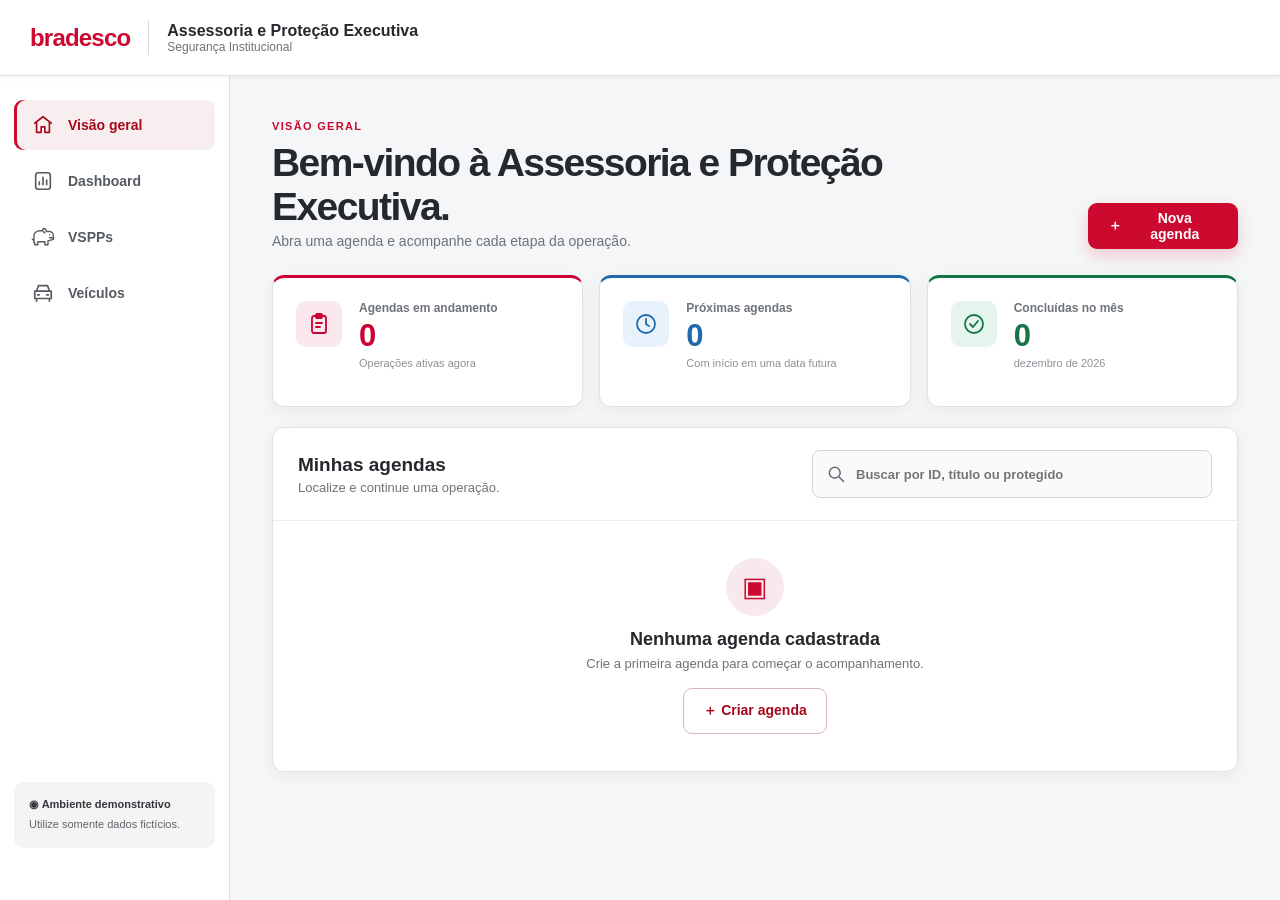
==== commit 58ac2147: "Add files via upload" ====
--- a/index.html
+++ b/index.html
@@ -21,11 +21,9 @@
       <button class="nav-button active" data-go="home">
         <span class="nav-icon"><svg viewBox="0 0 24 24" width="22" height="22" fill="none" stroke="currentColor" stroke-width="1.8" stroke-linecap="round" stroke-linejoin="round" aria-hidden="true" focusable="false"><path d="m3 10 9-7 9 7"/><path d="M5 9v11h5v-6h4v6h5V9"/></svg></span><span>Visão geral</span>
       </button>
-      <button class="nav-button" data-go="form">
-        <span class="nav-icon"><svg viewBox="0 0 24 24" width="22" height="22" fill="none" stroke="currentColor" stroke-width="1.8" stroke-linecap="round" stroke-linejoin="round" aria-hidden="true" focusable="false"><rect x="3" y="5" width="18" height="16" rx="3"/><path d="M7 3v4m10-4v4M3 11h18m-13 4h2m4 0h2m-8 3h2"/></svg></span><span>Agendas</span>
-      </button>
+
       <button class="nav-button" id="reports" data-report-nav>
-        <span class="nav-icon"><svg viewBox="0 0 24 24" width="22" height="22" fill="none" stroke="currentColor" stroke-width="1.8" stroke-linecap="round" stroke-linejoin="round" aria-hidden="true" focusable="false"><rect x="4" y="3" width="16" height="18" rx="3"/><path d="M8 16v-3m4 3V8m4 8v-5"/></svg></span><span>Relatórios</span>
+        <span class="nav-icon"><svg viewBox="0 0 24 24" width="22" height="22" fill="none" stroke="currentColor" stroke-width="1.8" stroke-linecap="round" stroke-linejoin="round" aria-hidden="true" focusable="false"><rect x="4" y="3" width="16" height="18" rx="3"/><path d="M8 16v-3m4 3V8m4 8v-5"/></svg></span><span>Dashboard</span>
       </button>
       <button class="nav-button" data-go="vspp-screen">
         <span class="nav-icon"><svg viewBox="0 0 32 32" width="26" height="26" fill="none" stroke="currentColor" stroke-width="1.8" stroke-linecap="round" stroke-linejoin="round" aria-hidden="true"><path d="M5 23v-8c0-4 3-7 8-7h3l1-3 3 1 1 3h4c3 0 5 3 5 6v4l-7 2v5h-4v-4H10v4H6v-3Z"/><path d="M25 13h.1M29 17h-4M17 9l2 2M3 19l2 1"/></svg></span><span>VSPPs</span>
@@ -444,16 +442,11 @@
               <div>
                 <h2>Equipe de segurança</h2>
                 <p>
-                  Cadastre cada profissional contratado com seu nome, CPF e
-                  gênero.
+                  Informe os profissionais, seus documentos e contatos.
                 </p>
               </div>
             </div>
-            <label
-              >Empresa de segurança contratada *<input
-                name="company"
-                type="text"
-            /></label>
+
             <div id="staff-list"></div>
             <button
               type="button"
@@ -544,11 +537,7 @@
                 multiple
                 accept=".jpg,.jpeg,.png,.webp,.gif,.mp4,.webm,.mov,.pdf,.eml,.msg,.doc,.docx,.xls,.xlsx,.txt"
             /></label>
-            <p class="contact-hint">
-              Até 50 MB por arquivo e 200 MB por agenda, conforme o espaço disponível no navegador. Vídeos MP4, WebM e MOV (a reprodução depende do formato e do navegador). Fotos JPG, PNG, WebP e
-              GIF; PDF, Word, Excel, TXT e e-mails EML/MSG. E-mails são baixados
-              para abrir no programa compatível.
-            </p>
+
             <p id="gallery-total" aria-live="polite"></p>
             <p id="gallery-message" class="attachment-message" role="alert"></p>
             <p id="gallery-empty">Nenhum anexo adicionado.</p>
@@ -668,7 +657,7 @@
       <section id="report-screen" class="screen">
         <div class="heading">
           <div>
-            <span class="eyebrow">RELATÓRIOS</span>
+            <span class="eyebrow">DASHBOARD</span>
             <h1>Visão das operações</h1>
             <p>Consulte volume, custos e prazo de preparação das agendas.</p>
           </div>
@@ -758,17 +747,18 @@
         <p id="vspp-count" aria-live="polite"></p><div id="vspp-cards" class="vspp-cards"></div>
       </section>
       <section id="vehicles-screen" class="screen">
-        <div class="heading"><div><span class="eyebrow">CADASTROS</span><h1>Cadastro de veículos</h1><p>Mantenha os veículos disponíveis para os trechos terrestres.</p></div><button type="button" class="btn btn-primary" id="vehicle-new">＋ Novo veículo</button></div>
-        <div class="card form-card"><label>Buscar veículo<input id="vehicle-search" type="search" placeholder="Placa, marca, modelo ou empresa" /></label><p id="vehicle-message" role="status"></p></div>
+        <div class="heading"><div><span class="eyebrow">CADASTROS</span><h1>Cadastro de veículos</h1><p>Cadastre carros, helicópteros e aviões para os trechos da operação.</p></div><button type="button" class="btn btn-primary" id="vehicle-new">＋ Novo veículo</button></div>
+        <div class="card form-card"><label>Buscar veículo<input id="vehicle-search" type="search" placeholder="Tipo, placa, fabricante, modelo ou empresa" /></label><p id="vehicle-message" role="status"></p></div>
         <p id="vehicle-count" aria-live="polite"></p><div id="vehicle-cards" class="vspp-cards"></div>
       </section>
     </main>
     <dialog id="vehicle-dialog" aria-labelledby="vehicle-dialog-title">
       <form id="vehicle-editor">
         <div class="vspp-dialog-heading"><h2 id="vehicle-dialog-title">Novo veículo</h2><button type="button" class="btn btn-outline" id="vehicle-close">Fechar</button></div>
-        <div id="vehicle-photo-preview"></div>
-        <label>Foto do veículo (opcional)<input id="vehicle-photo" type="file" accept="image/jpeg,image/png,image/webp" /></label>
-        <p class="muted">JPG, PNG ou WebP de até 5 MB.</p><button type="button" class="btn btn-outline" id="vehicle-photo-remove">Remover foto</button>
+        <p class="muted">Clique em cada vista para adicionar ou trocar a foto. JPG, PNG ou WebP de até 5 MB por foto.</p>
+        <div id="vehicle-photo-preview" class="vehicle-gallery" aria-label="Fotos do veículo"></div>
+        <input id="vehicle-photo" type="file" accept="image/jpeg,image/png,image/webp" hidden />
+        <label>Tipo de veículo<select id="vehicle-type"><option value="car">Carro</option><option value="helicopter">Helicóptero</option><option value="plane">Avião</option></select></label>
         <div class="form-grid two" id="vehicle-fields"></div>
         <p id="vehicle-error" role="alert"></p><div class="form-actions"><button type="submit" class="btn btn-primary">Salvar veículo</button></div>
       </form>
--- a/css/estilos.css
+++ b/css/estilos.css
@@ -1507,7 +1507,7 @@
 @media (max-width: 640px) {
   .sidebar {
     display: grid;
-    grid-template-columns: repeat(5, minmax(0, 1fr));
+    grid-template-columns: repeat(4, minmax(0, 1fr));
     top: auto;
     bottom: 0;
     left: 0;
@@ -1607,3 +1607,29 @@
   .vspp-dialog-heading { align-items: flex-start; }
   .vspp-portrait { width: 60px; flex-basis: 60px; height: 68px; }
 }
+
+/* Quatro vistas clicáveis do cadastro de veículos. */
+.vehicle-gallery { display:grid; grid-template-columns:repeat(4,minmax(0,1fr)); gap:12px; margin:20px 0; }
+.vehicle-gallery-item { min-width:0; }
+.vehicle-gallery-tile { display:flex; flex-direction:column; align-items:center; justify-content:center; gap:10px; width:100%; min-height:155px; padding:12px; border:1px dashed #b9a9af; border-radius:12px; background:#faf5f7; color:var(--red); cursor:pointer; font:inherit; }
+.vehicle-gallery-tile img { width:100%; height:110px; object-fit:contain; }
+.vehicle-gallery-tile:focus-visible { outline:3px solid var(--red); outline-offset:3px; }
+.vehicle-gallery-tile small { color:var(--muted); }
+.vehicle-gallery-remove { width:100%; margin-top:6px; }
+@media(max-width:640px) { .vehicle-gallery { grid-template-columns:repeat(2,minmax(0,1fr)); } .sidebar .nav-button { min-width:0; font-size:11px; } .sidebar .nav-button span:last-child { white-space:normal; overflow-wrap:anywhere; } }
+
+#vehicle-editor > .muted { margin:12px 0; font-size:14px; }
+#vehicle-photo-preview { margin:0 0 20px; }
+#vehicle-fields { margin:0; gap:16px; }
+#vehicle-editor > .form-actions { margin-top:20px; }
+.staff-card .operation-identity { grid-template-columns:170px minmax(0,1fr); }
+.staff-card .operation-portrait { align-self:center; justify-self:center; padding:8px; border:1px solid var(--line); border-radius:14px; background:#fff; }
+.staff-card .operation-portrait .vspp-portrait { width:150px; height:200px; border-radius:8px; }
+.escort-panel { grid-column:1/-1; border:1px solid var(--line); border-left:3px solid var(--red); border-radius:10px; padding:14px; margin-top:4px; }
+.escort-panel .vehicle-summary { margin-top:12px; }
+.escort-panel p { margin:6px 0 0; font-size:13px; color:var(--muted); }
+@media(max-width:640px) { .staff-card .operation-identity { grid-template-columns:minmax(0,1fr); } .staff-card .operation-portrait .vspp-portrait { width:135px; height:180px; } }
+
+/* Alinhamento da foto e organização dos horários do helicóptero. */
+.operation-vehicle-photo { align-self:center; justify-self:center; }
+.leg-fields[data-kind="helicopter"] > label:first-of-type { grid-column:1 / -1; }
